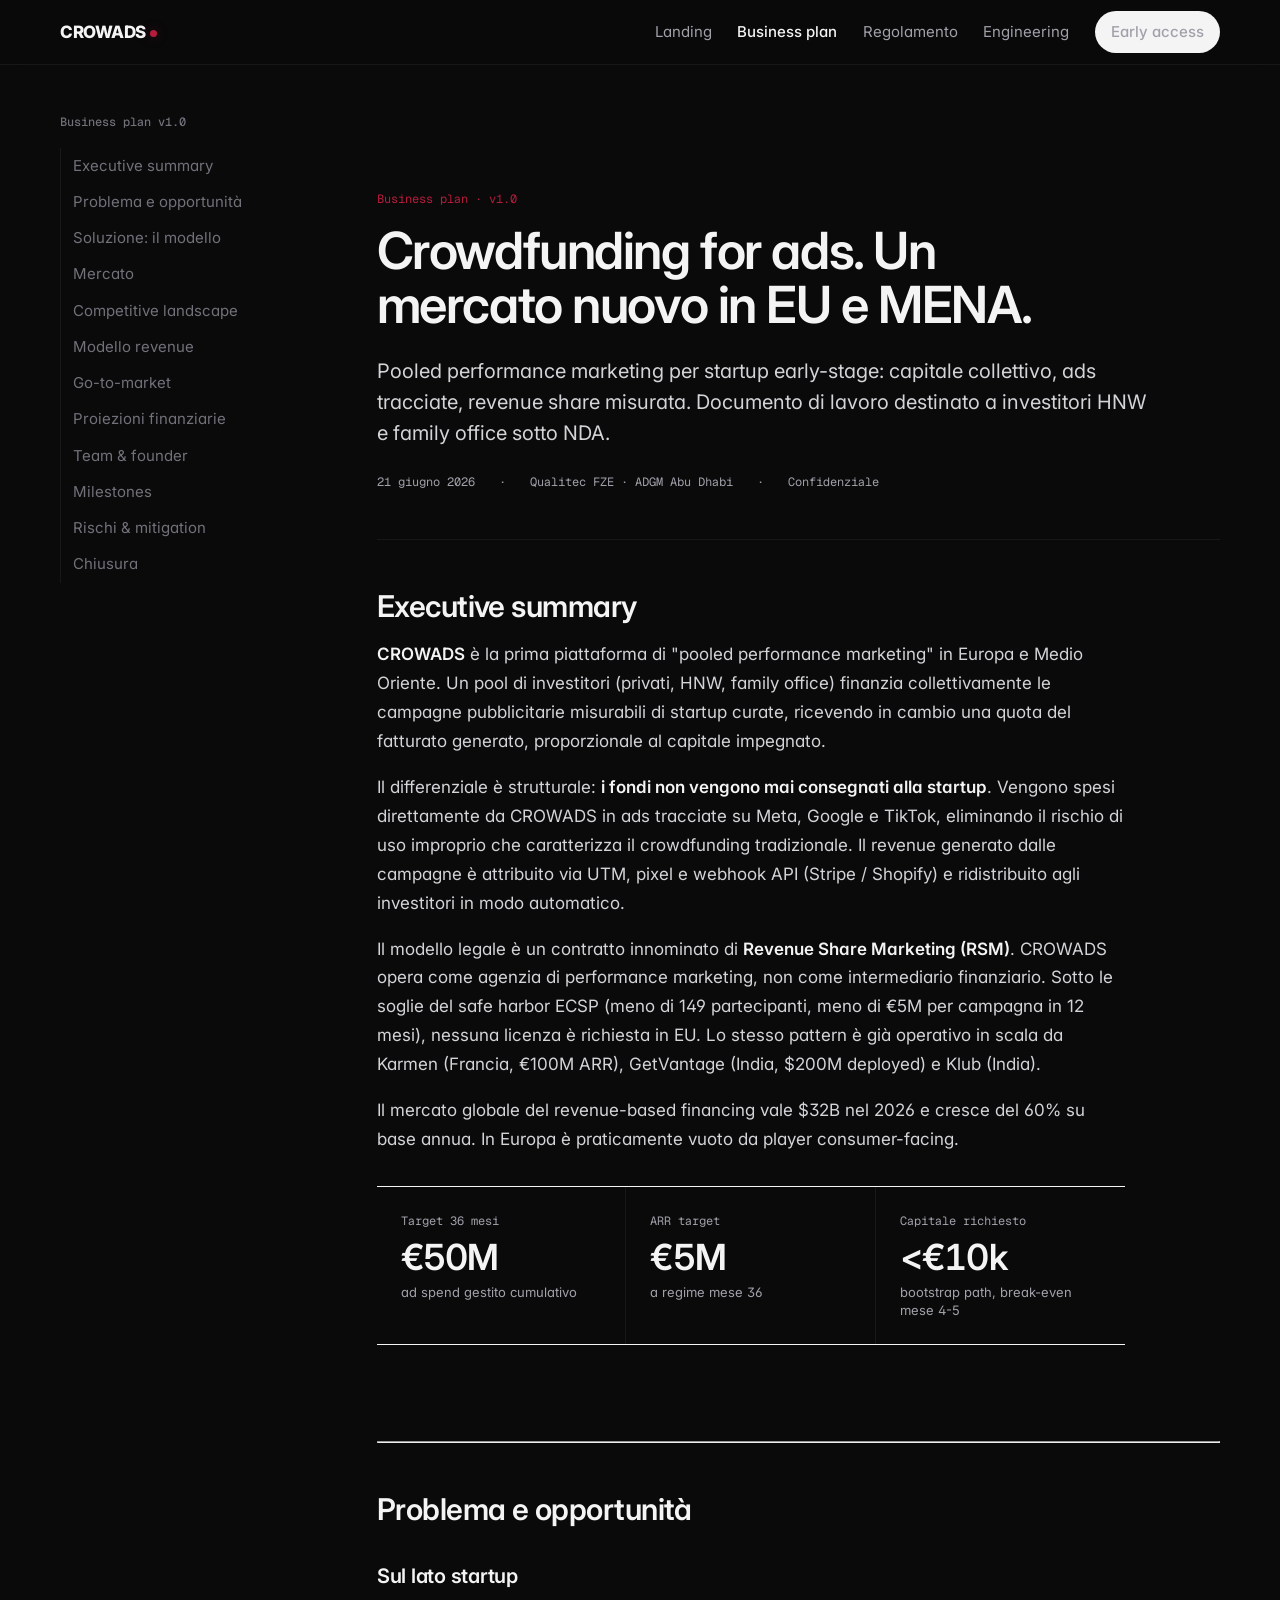
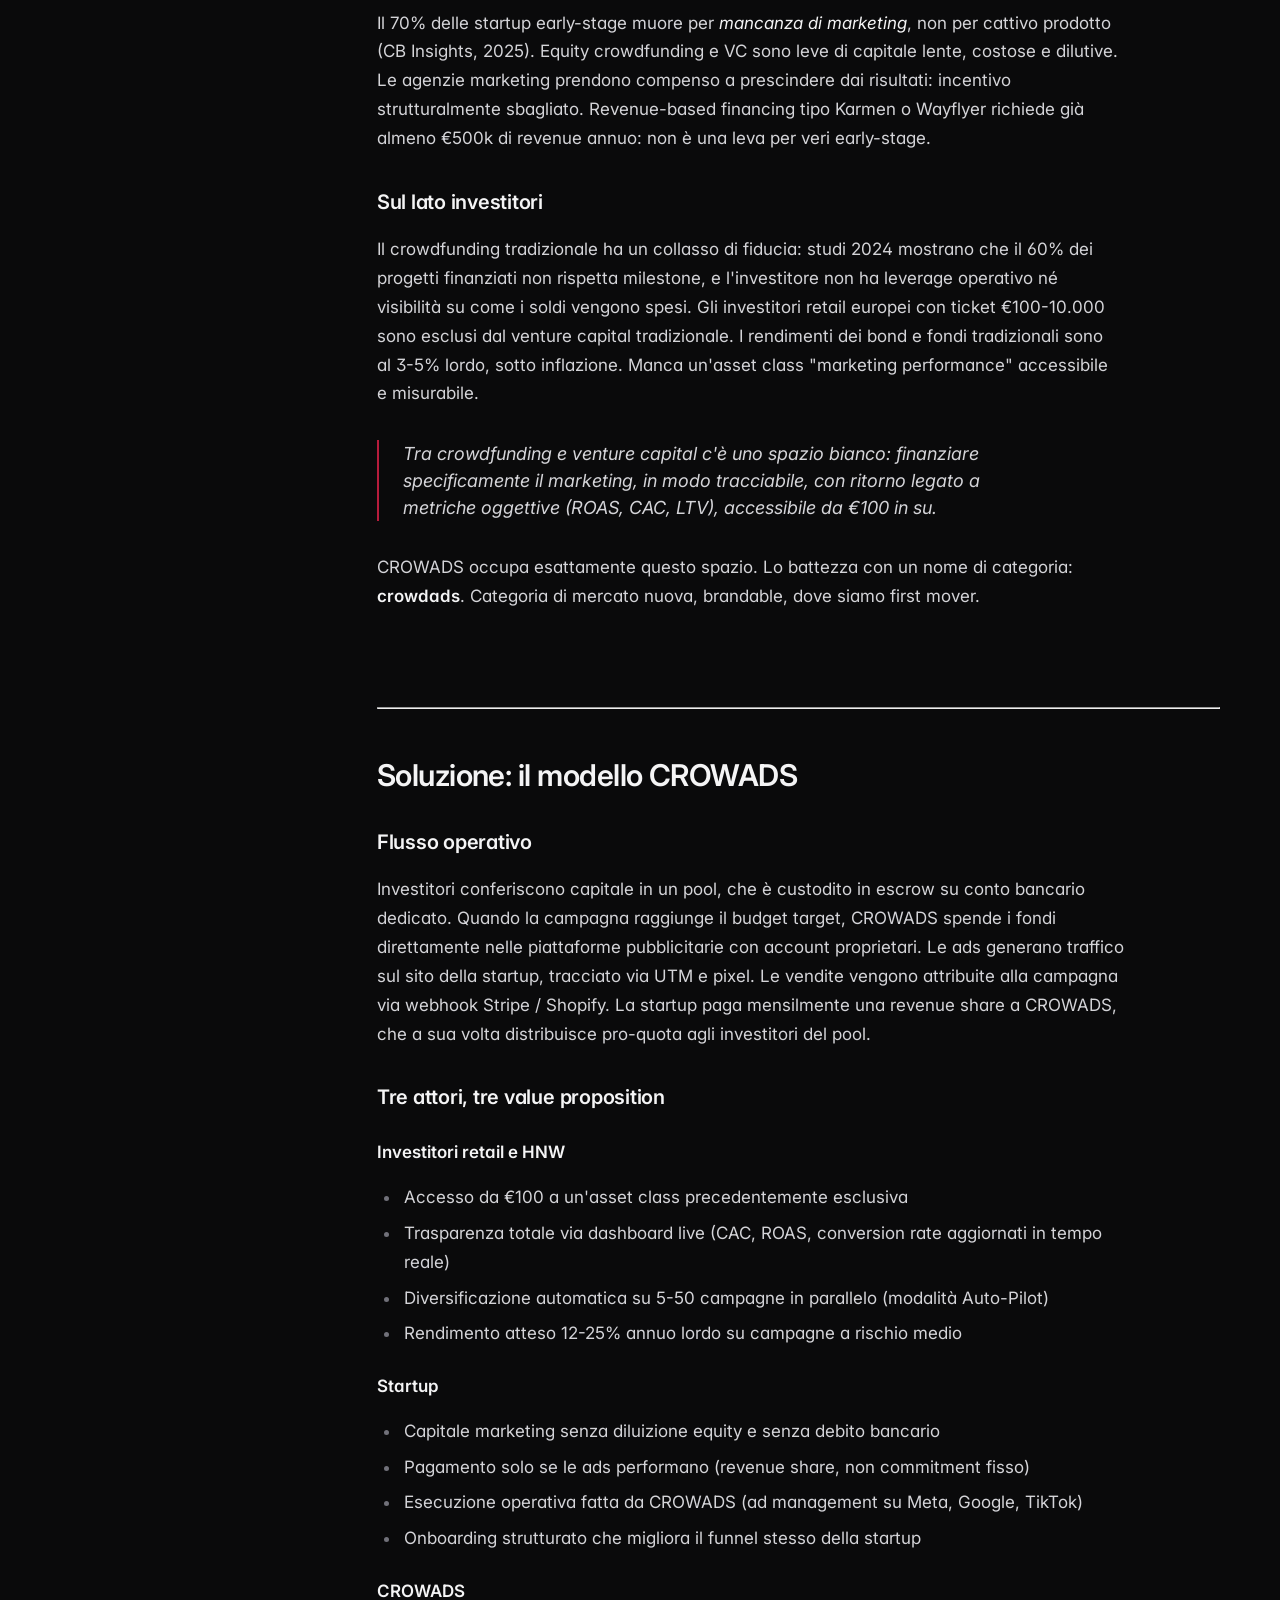
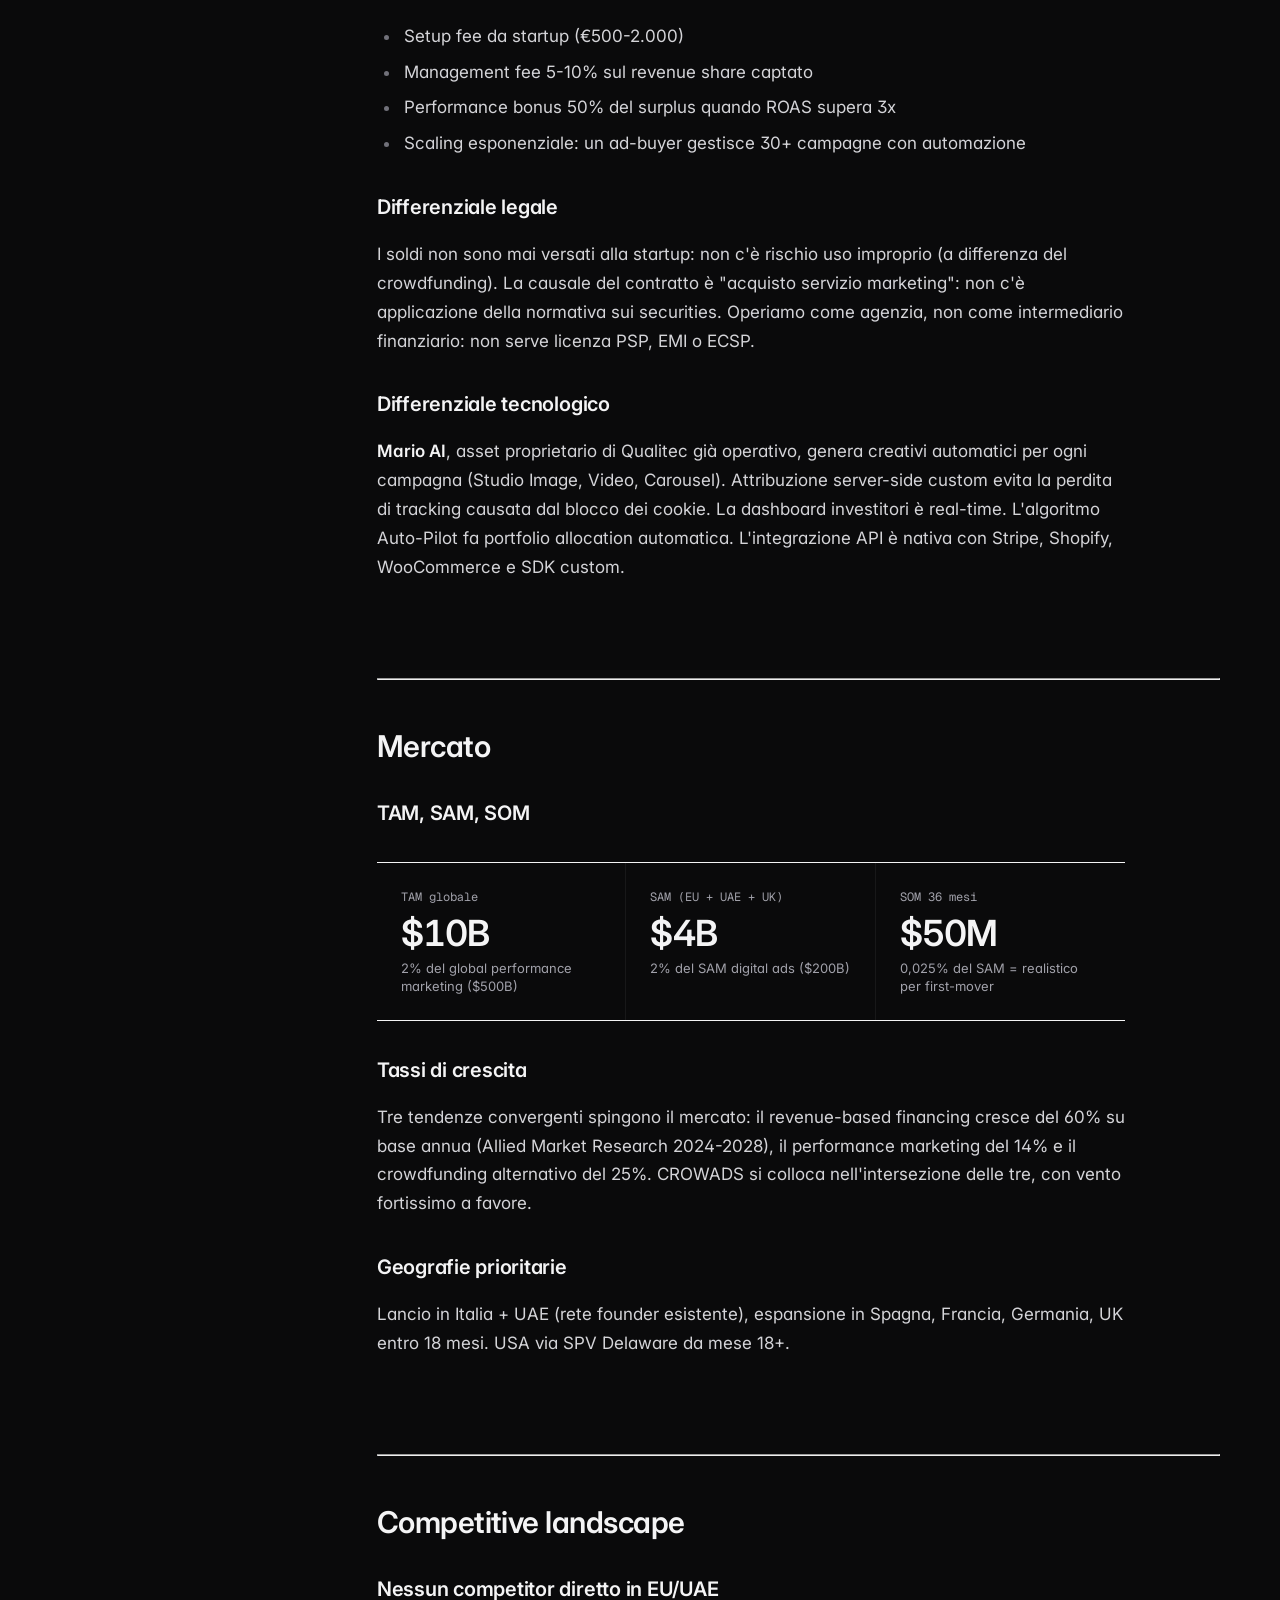
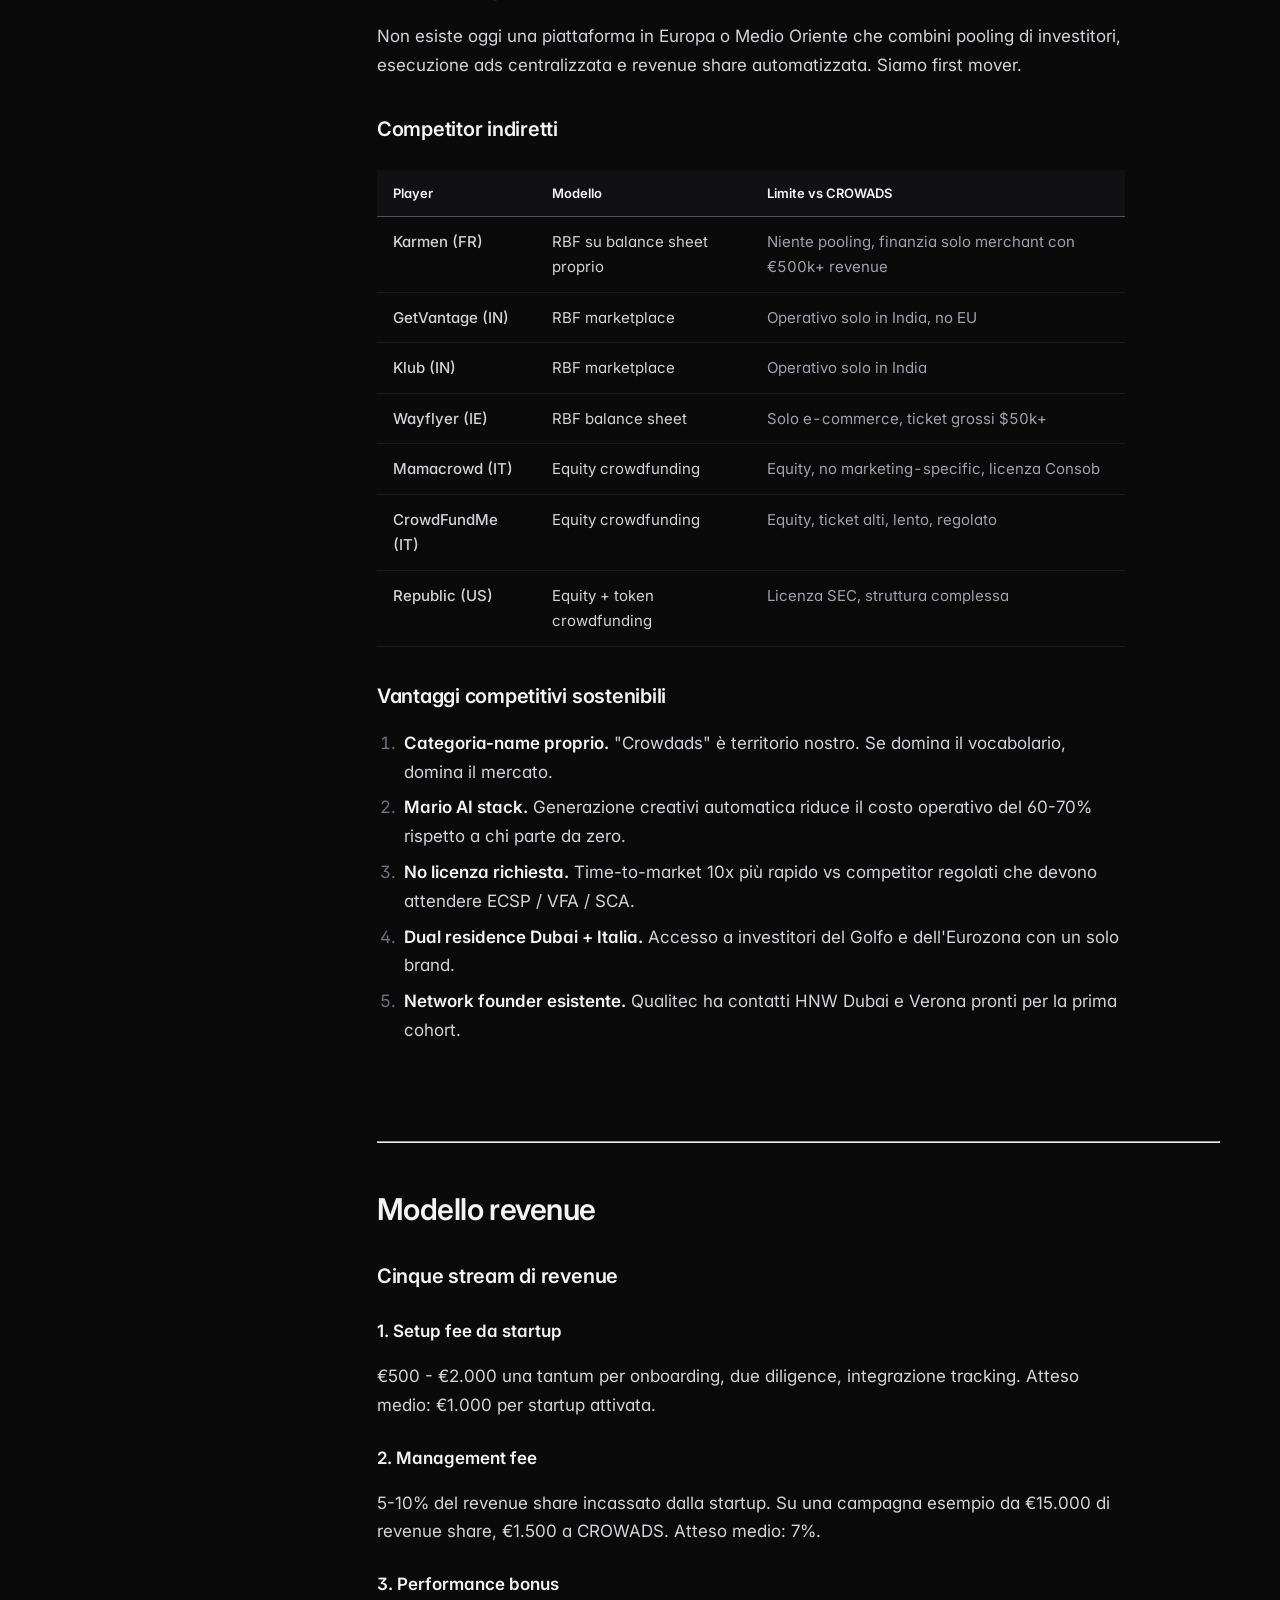
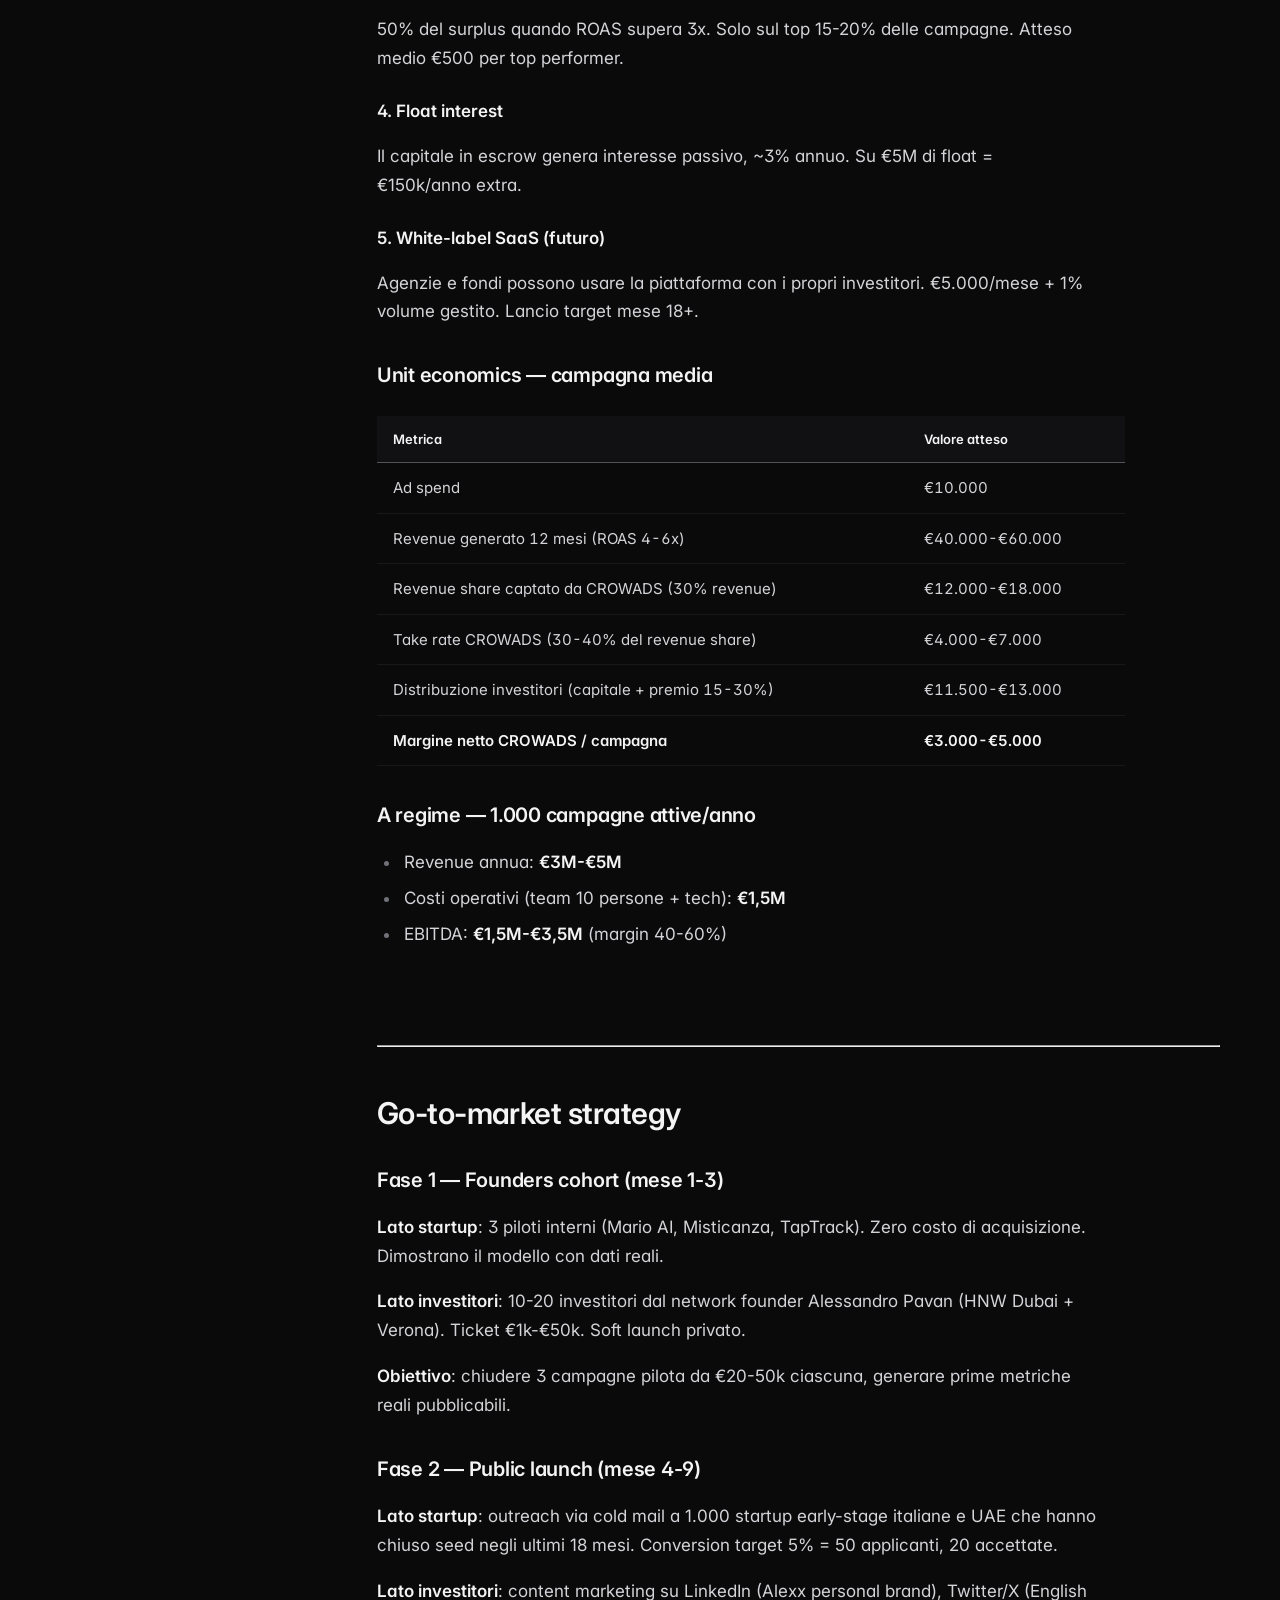
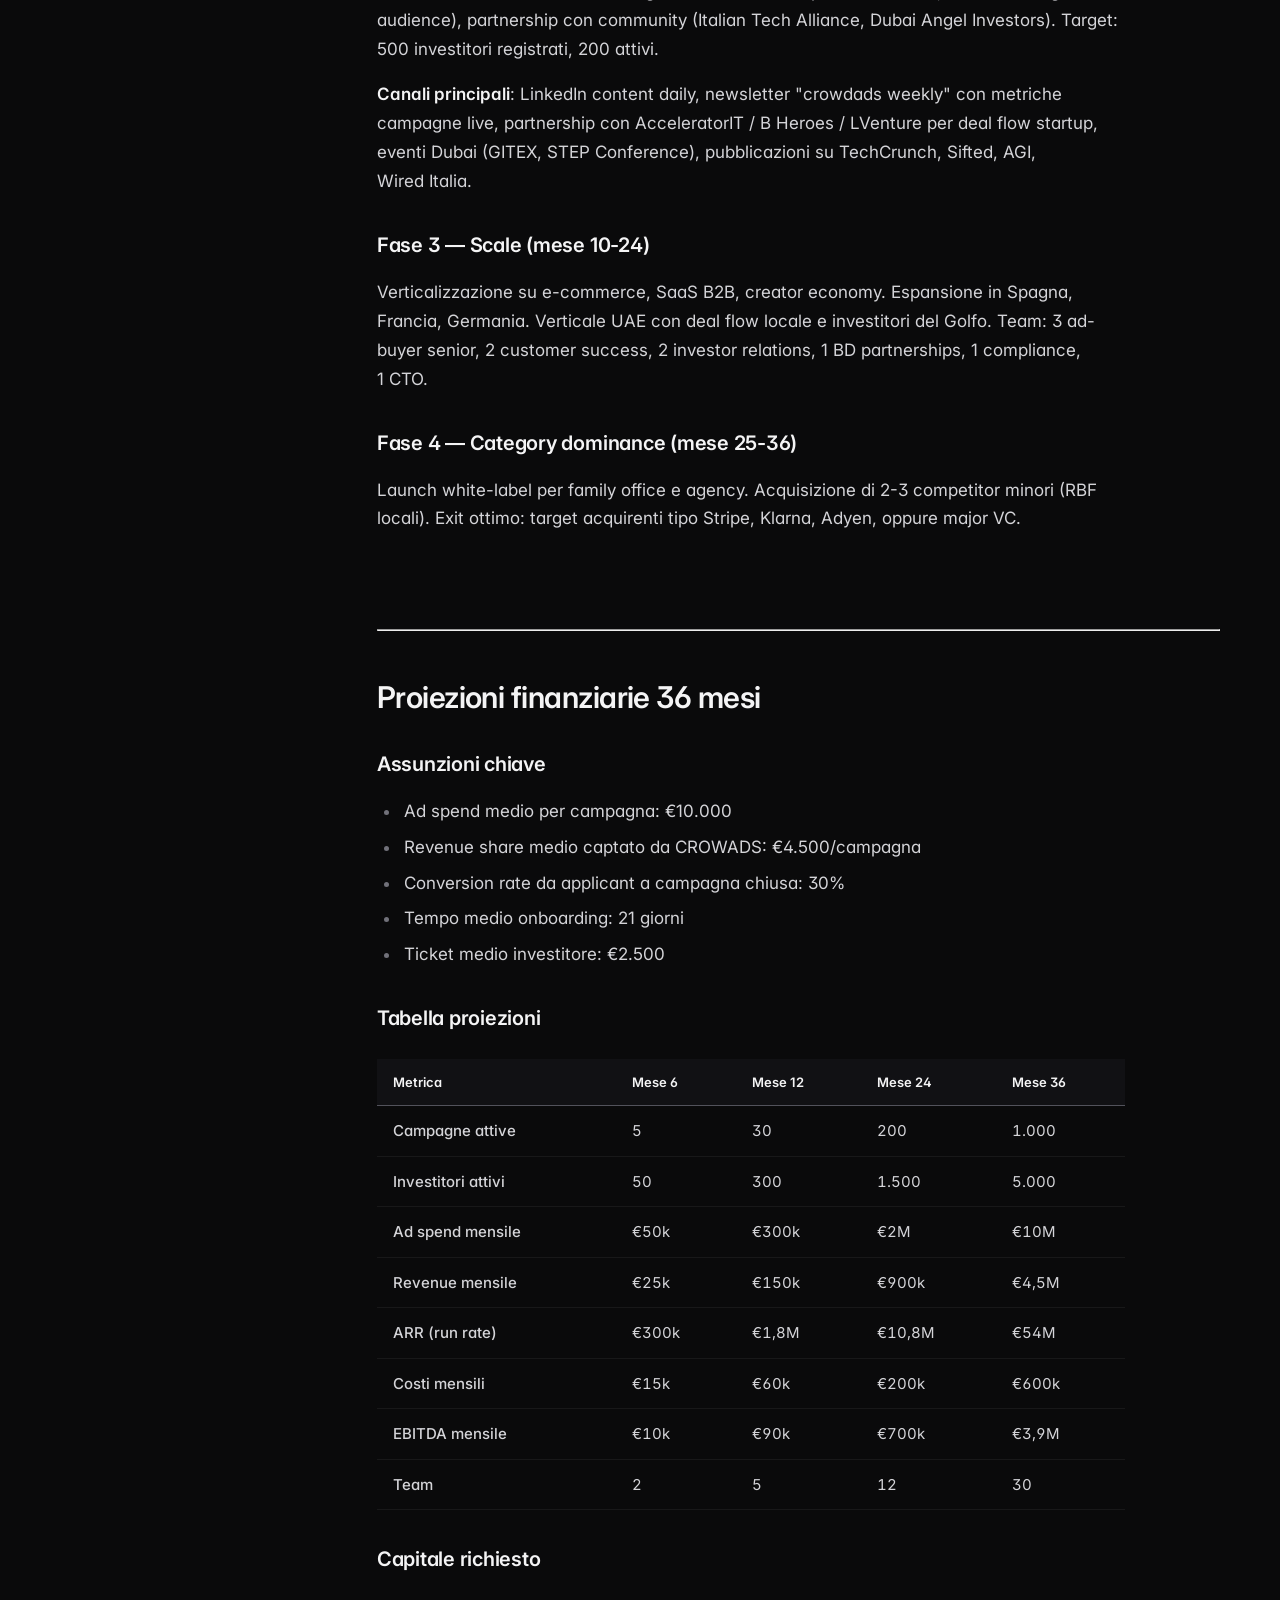
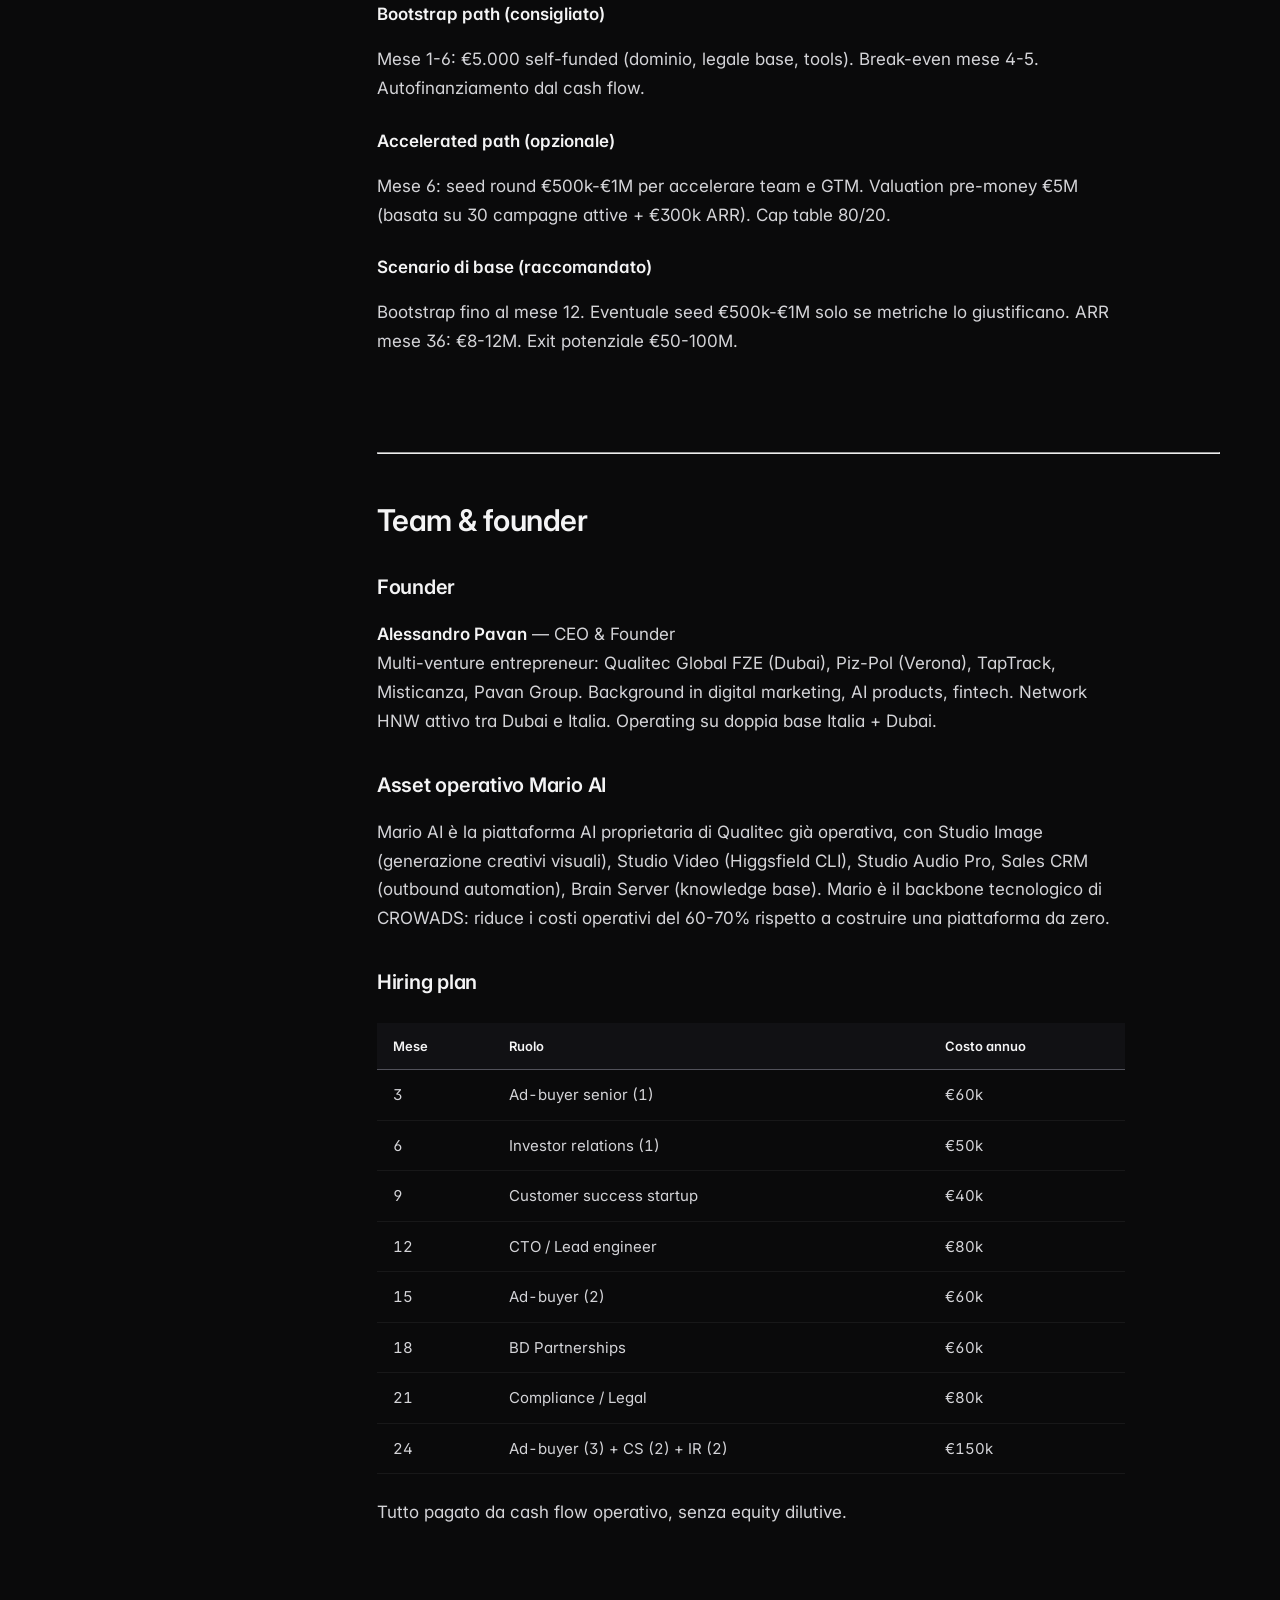
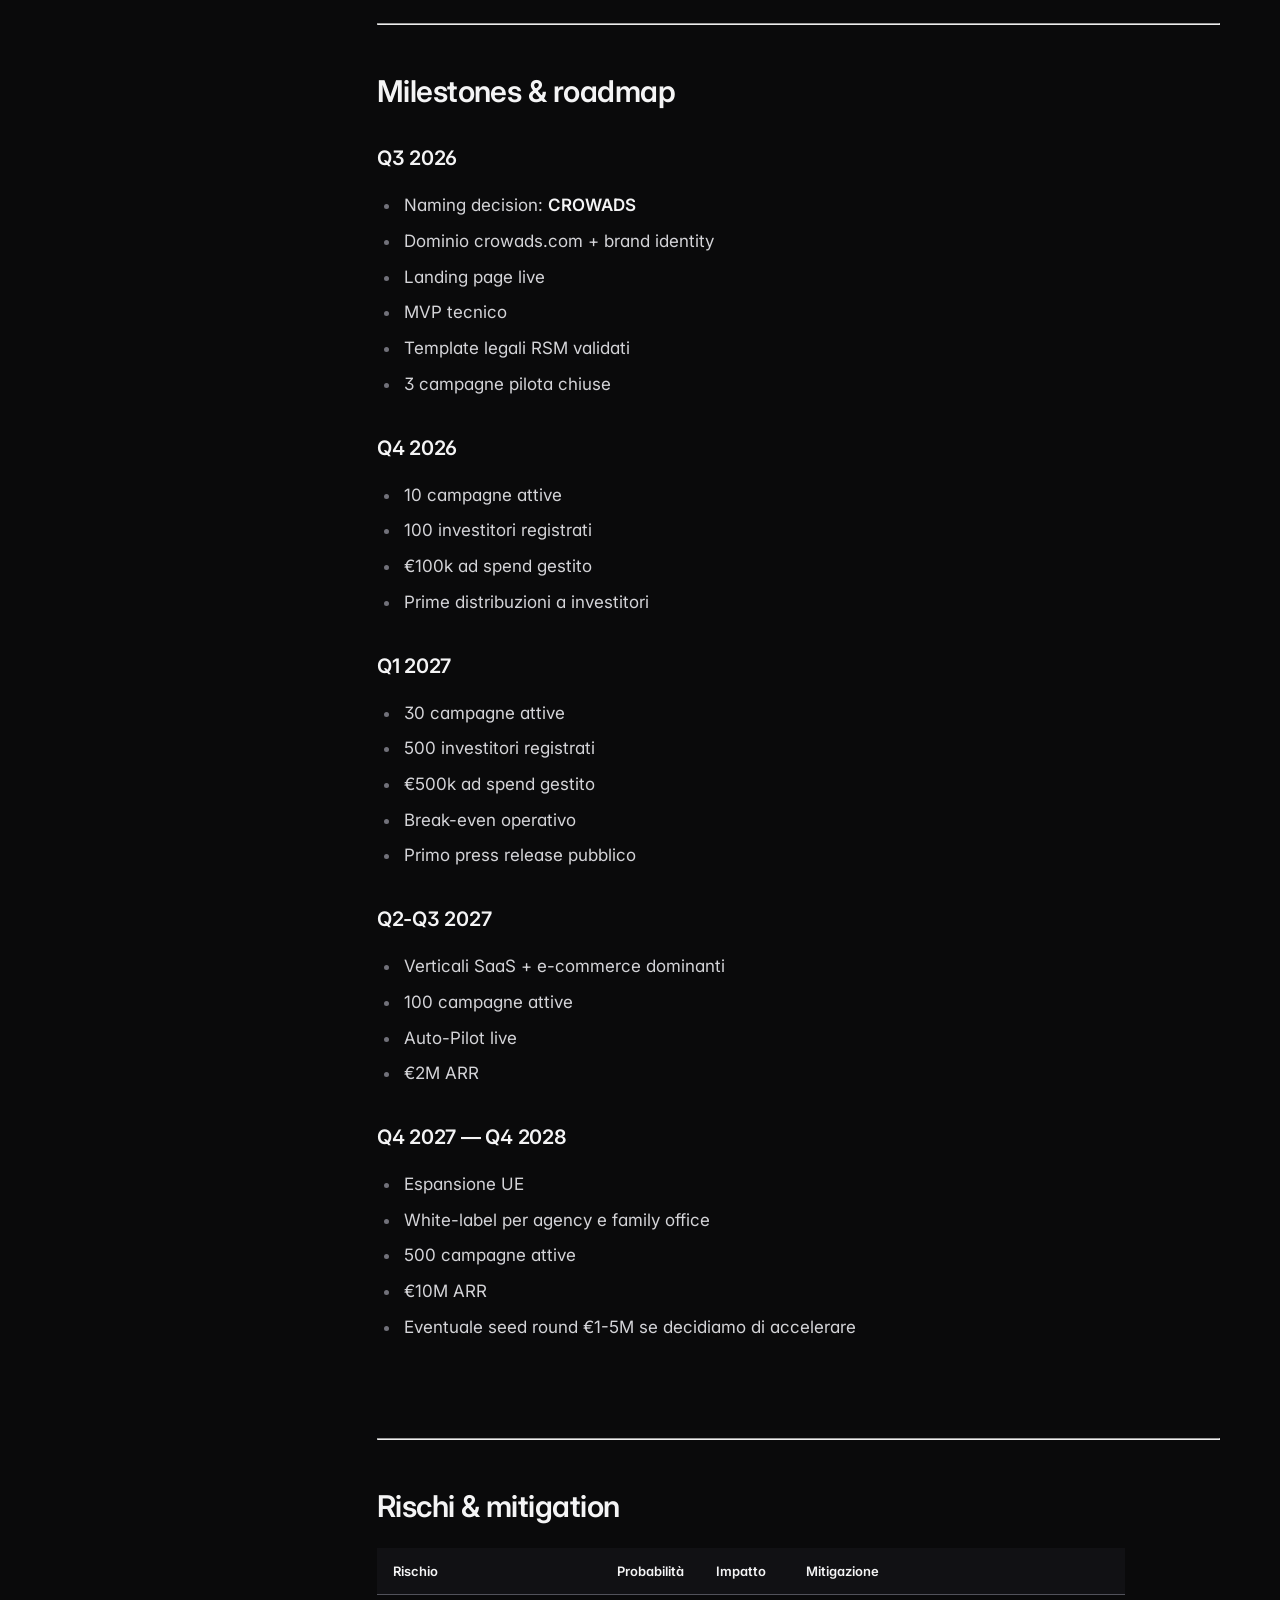
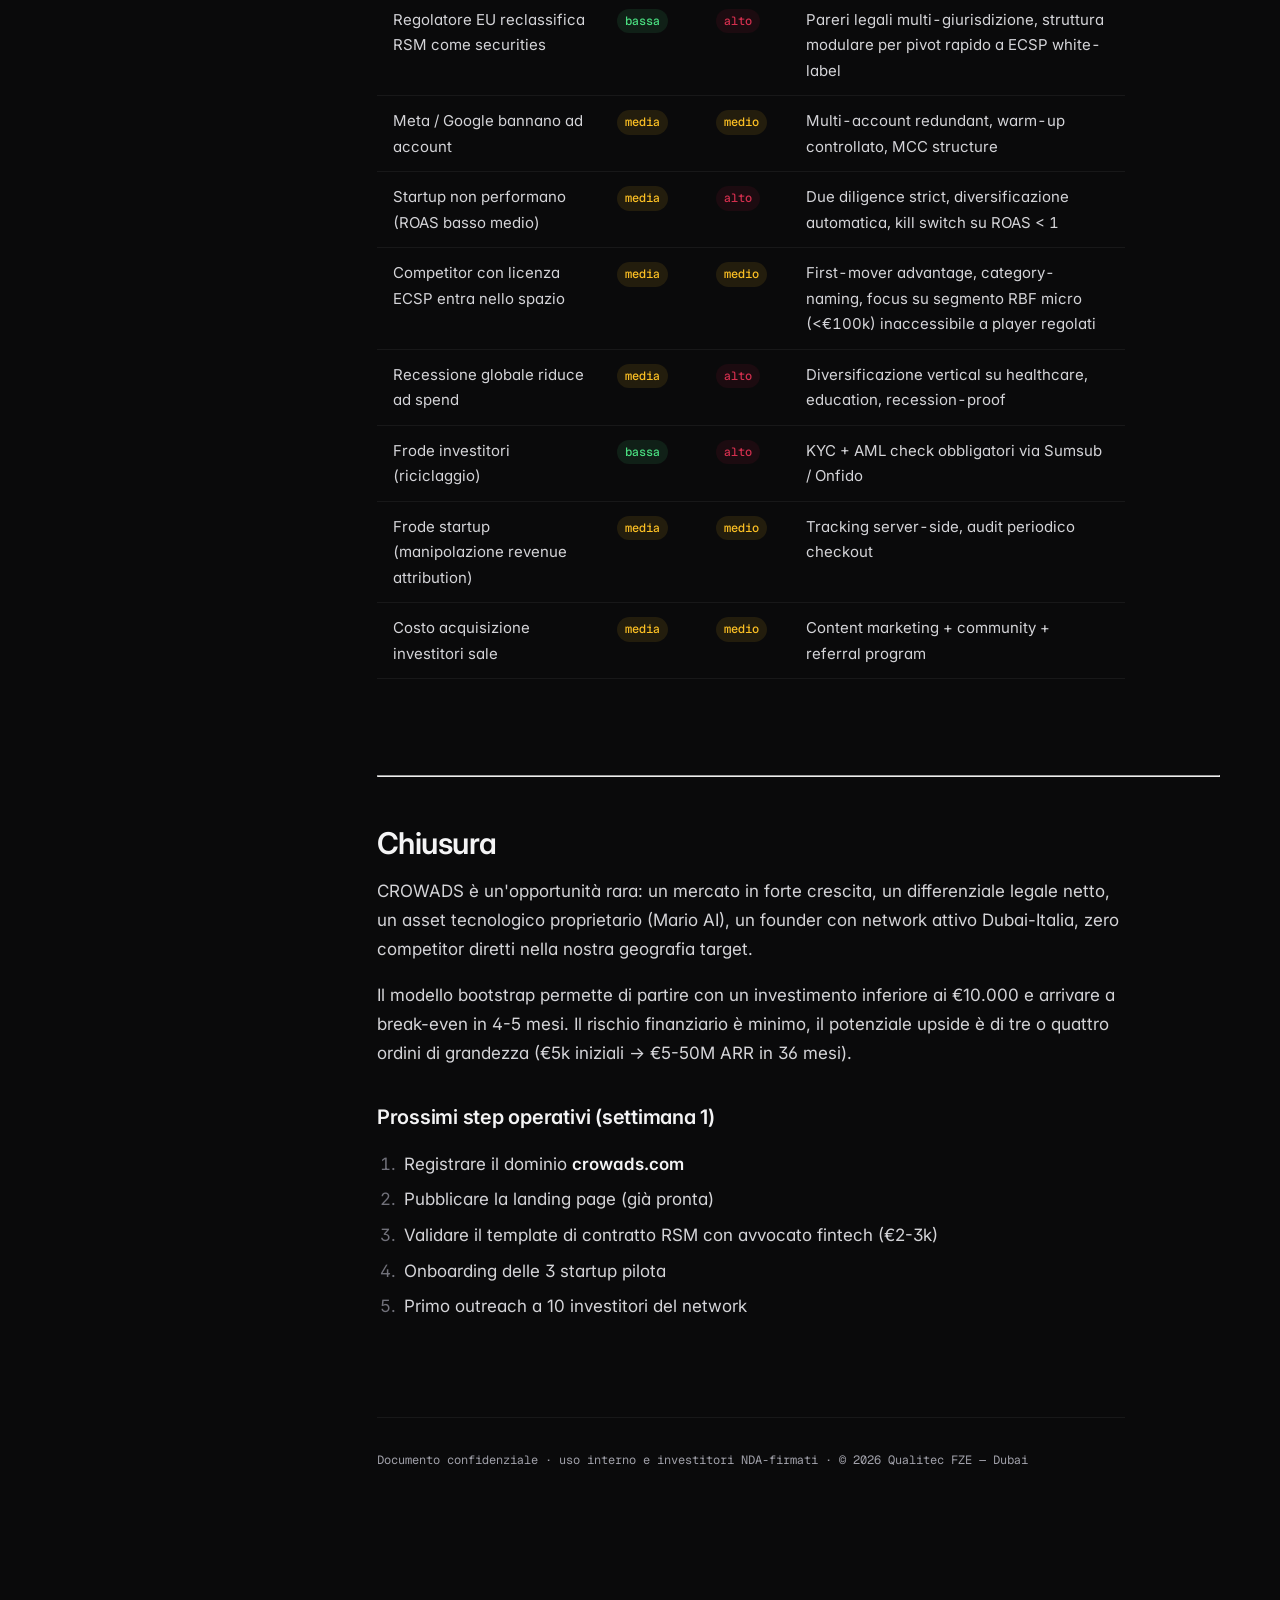
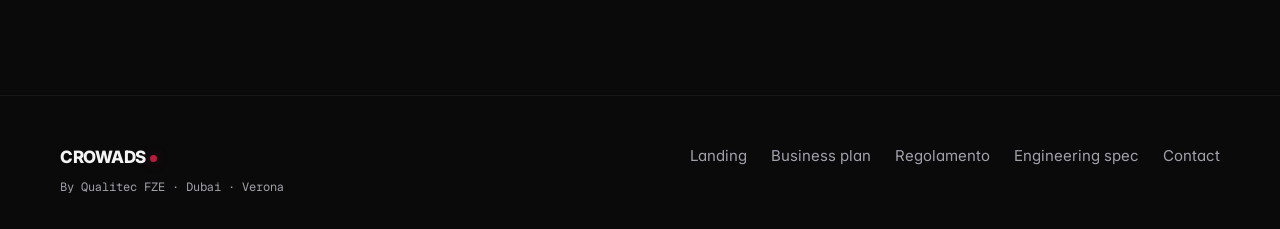
==== business-plan/index.html @ 2cd10a23 "pretty URLs + CNAME crowads.qualitec.ai" ====
<!DOCTYPE html>
<html lang="it">
<head>
<meta charset="UTF-8">
<meta name="viewport" content="width=device-width, initial-scale=1.0">
<meta name="description" content="CROWADS · Business plan v1.0 · Qualitec FZE · 21 giugno 2026">
<title>CROWADS — Business plan</title>
<link rel="stylesheet" href="/assets/styles.css">
<style>
  .doc-header {
    padding: clamp(3rem, 6vw, 5rem) 0 var(--s-7);
    border-bottom: 1px solid var(--hairline);
    margin-bottom: var(--s-7);
  }
  .doc-header .label {
    font-family: var(--font-mono);
    font-size: var(--t-tiny);
    color: var(--accent);
    margin-bottom: var(--s-4);
  }
  .doc-header h1 {
    font-size: clamp(2.25rem, 4vw, 3.25rem);
    font-weight: 600;
    letter-spacing: -0.028em;
    line-height: 1.05;
    margin: 0 0 var(--s-3);
    text-wrap: balance;
  }
  .doc-header .meta {
    display: flex;
    gap: var(--s-5);
    flex-wrap: wrap;
    margin-top: var(--s-5);
    font-family: var(--font-mono);
    font-size: var(--t-tiny);
    color: var(--ink-3);
  }
  .doc-header .meta span { display: inline-block; }

  /* Pull quotes / callouts inline in prose */
  .pull {
    border-left: 2px solid var(--accent);
    padding: 0 0 0 var(--s-5);
    margin: var(--s-6) 0;
    font-style: italic;
    font-size: 1.125rem;
    color: var(--ink-2);
    line-height: 1.5;
    max-width: 60ch;
  }

  /* Big number callouts (TAM SAM SOM etc.) */
  .nums {
    display: grid;
    grid-template-columns: repeat(3, 1fr);
    gap: 1px;
    background: var(--hairline);
    border-top: 1px solid var(--ink);
    border-bottom: 1px solid var(--ink);
    margin: var(--s-6) 0;
  }
  @media (max-width: 640px) { .nums { grid-template-columns: 1fr; } }
  .nums .cell {
    background: var(--bg);
    padding: var(--s-5);
    display: flex;
    flex-direction: column;
    gap: var(--s-2);
  }
  .nums .cell .k {
    font-family: var(--font-mono);
    font-size: var(--t-tiny);
    color: var(--ink-3);
  }
  .nums .cell .v {
    font-family: var(--font-sans);
    font-size: clamp(1.75rem, 3vw, 2.25rem);
    font-weight: 600;
    letter-spacing: -0.025em;
    line-height: 1;
    color: var(--ink);
    font-variant-numeric: tabular-nums;
  }
  .nums .cell .desc {
    font-size: var(--t-micro);
    color: var(--ink-3);
    line-height: 1.4;
  }

  /* Comparison table */
  .compare {
    width: 100%;
    border-collapse: collapse;
    margin: var(--s-6) 0;
    font-size: var(--t-small);
  }
  .compare th, .compare td {
    text-align: left;
    padding: var(--s-3) var(--s-4);
    border-bottom: 1px solid var(--hairline);
    vertical-align: top;
  }
  .compare th {
    font-weight: 600;
    border-bottom: 1px solid var(--ink);
    font-size: var(--t-micro);
  }
  .compare td.name { font-weight: 500; }
  .compare td.muted { color: var(--ink-3); }

  /* Risk table colored */
  .risk-tab tr { border-bottom: 1px solid var(--hairline); }
  .risk-tab .pill {
    display: inline-block;
    font-size: var(--t-tiny);
    font-weight: 500;
    padding: 2px 8px;
    border-radius: var(--r-pill);
    font-family: var(--font-mono);
  }
  .risk-tab .pill.low { background: rgba(74,222,128,0.10); color: #4ADE80; }
  .risk-tab .pill.med { background: rgba(251,191,36,0.10); color: #FBBF24; }
  .risk-tab .pill.high { background: var(--accent-soft); color: var(--accent-hi); }

  /* Section break */
  .section-rule {
    height: 1px;
    background: var(--hairline);
    margin: var(--s-9) 0 var(--s-7);
    width: 100%;
  }

  .doc-foot {
    margin-top: var(--s-9);
    padding-top: var(--s-6);
    border-top: 1px solid var(--hairline);
    font-family: var(--font-mono);
    font-size: var(--t-tiny);
    color: var(--ink-3);
  }
</style>
</head>
<body>

<header class="nav">
  <div class="nav-inner">
    <a href="/" class="brand">CROWADS<span class="dot"></span></a>
    <nav class="nav-links">
      <a href="/landing/">Landing</a>
      <a href="/business-plan/" aria-current="page">Business plan</a>
      <a href="/regolamento/">Regolamento</a>
      <a href="/spec/">Engineering</a>
      <a href="landing.html#cta" class="nav-cta">Early access</a>
    </nav>
  </div>
</header>

<button class="toc-mobile-trigger" aria-label="Apri indice">TOC</button>

<div class="doc-drawer toc-drawer">
  <div class="toc-drawer-panel">
    <div class="toc-label">Indice — Business plan</div>
    <ol class="toc-list">
      <li><a href="#executive-summary">Executive summary</a></li>
      <li><a href="#problema">Problema e opportunità</a></li>
      <li><a href="#soluzione">Soluzione: il modello</a></li>
      <li><a href="#mercato">Mercato</a></li>
      <li><a href="#competitor">Competitive landscape</a></li>
      <li><a href="#revenue">Modello revenue</a></li>
      <li><a href="#gtm">Go-to-market</a></li>
      <li><a href="#finanziarie">Proiezioni finanziarie</a></li>
      <li><a href="#team">Team & founder</a></li>
      <li><a href="#milestones">Milestones</a></li>
      <li><a href="#rischi">Rischi & mitigation</a></li>
      <li><a href="#chiusura">Chiusura</a></li>
    </ol>
  </div>
</div>

<div class="doc-layout">

  <!-- TOC desktop -->
  <aside class="toc-aside">
    <div class="toc-label">Business plan v1.0</div>
    <ol class="toc-list">
      <li><a href="#executive-summary">Executive summary</a></li>
      <li><a href="#problema">Problema e opportunità</a></li>
      <li><a href="#soluzione">Soluzione: il modello</a></li>
      <li><a href="#mercato">Mercato</a></li>
      <li><a href="#competitor">Competitive landscape</a></li>
      <li><a href="#revenue">Modello revenue</a></li>
      <li><a href="#gtm">Go-to-market</a></li>
      <li><a href="#finanziarie">Proiezioni finanziarie</a></li>
      <li><a href="#team">Team & founder</a></li>
      <li><a href="#milestones">Milestones</a></li>
      <li><a href="#rischi">Rischi & mitigation</a></li>
      <li><a href="#chiusura">Chiusura</a></li>
    </ol>
  </aside>

  <!-- DOC CONTENT -->
  <article>
    <header class="doc-header">
      <div class="label">Business plan · v1.0</div>
      <h1>Crowdfunding for ads. Un mercato nuovo in EU e MENA.</h1>
      <p class="lede" style="margin-top: var(--s-5);">Pooled performance marketing per startup early-stage: capitale collettivo, ads tracciate, revenue share misurata. Documento di lavoro destinato a investitori HNW e family office sotto NDA.</p>
      <div class="meta">
        <span>21 giugno 2026</span>
        <span>·</span>
        <span>Qualitec FZE · ADGM Abu Dhabi</span>
        <span>·</span>
        <span>Confidenziale</span>
      </div>
    </header>

    <section id="executive-summary" class="prose">
      <h2>Executive summary</h2>
      <p><strong>CROWADS</strong> è la prima piattaforma di "pooled performance marketing" in Europa e Medio Oriente. Un pool di investitori (privati, HNW, family office) finanzia collettivamente le campagne pubblicitarie misurabili di startup curate, ricevendo in cambio una quota del fatturato generato, proporzionale al capitale impegnato.</p>

      <p>Il differenziale è strutturale: <strong>i fondi non vengono mai consegnati alla startup</strong>. Vengono spesi direttamente da CROWADS in ads tracciate su Meta, Google e TikTok, eliminando il rischio di uso improprio che caratterizza il crowdfunding tradizionale. Il revenue generato dalle campagne è attribuito via UTM, pixel e webhook API (Stripe / Shopify) e ridistribuito agli investitori in modo automatico.</p>

      <p>Il modello legale è un contratto innominato di <strong>Revenue Share Marketing (RSM)</strong>. CROWADS opera come agenzia di performance marketing, non come intermediario finanziario. Sotto le soglie del safe harbor ECSP (meno di 149 partecipanti, meno di €5M per campagna in 12 mesi), nessuna licenza è richiesta in EU. Lo stesso pattern è già operativo in scala da Karmen (Francia, €100M ARR), GetVantage (India, $200M deployed) e Klub (India).</p>

      <p>Il mercato globale del revenue-based financing vale $32B nel 2026 e cresce del 60% su base annua. In Europa è praticamente vuoto da player consumer-facing.</p>

      <div class="nums">
        <div class="cell">
          <span class="k">Target 36 mesi</span>
          <span class="v tnum">€50M</span>
          <span class="desc">ad spend gestito cumulativo</span>
        </div>
        <div class="cell">
          <span class="k">ARR target</span>
          <span class="v tnum">€5M</span>
          <span class="desc">a regime mese 36</span>
        </div>
        <div class="cell">
          <span class="k">Capitale richiesto</span>
          <span class="v tnum">&lt;€10k</span>
          <span class="desc">bootstrap path, break-even mese 4-5</span>
        </div>
      </div>
    </section>

    <hr class="section-rule">

    <section id="problema" class="prose">
      <h2>Problema e opportunità</h2>

      <h3>Sul lato startup</h3>
      <p>Il 70% delle startup early-stage muore per <em>mancanza di marketing</em>, non per cattivo prodotto (CB Insights, 2025). Equity crowdfunding e VC sono leve di capitale lente, costose e dilutive. Le agenzie marketing prendono compenso a prescindere dai risultati: incentivo strutturalmente sbagliato. Revenue-based financing tipo Karmen o Wayflyer richiede già almeno €500k di revenue annuo: non è una leva per veri early-stage.</p>

      <h3>Sul lato investitori</h3>
      <p>Il crowdfunding tradizionale ha un collasso di fiducia: studi 2024 mostrano che il 60% dei progetti finanziati non rispetta milestone, e l'investitore non ha leverage operativo né visibilità su come i soldi vengono spesi. Gli investitori retail europei con ticket €100-10.000 sono esclusi dal venture capital tradizionale. I rendimenti dei bond e fondi tradizionali sono al 3-5% lordo, sotto inflazione. Manca un'asset class "marketing performance" accessibile e misurabile.</p>

      <div class="pull">Tra crowdfunding e venture capital c'è uno spazio bianco: finanziare specificamente il marketing, in modo tracciabile, con ritorno legato a metriche oggettive (ROAS, CAC, LTV), accessibile da €100 in su.</div>

      <p>CROWADS occupa esattamente questo spazio. Lo battezza con un nome di categoria: <strong>crowdads</strong>. Categoria di mercato nuova, brandable, dove siamo first mover.</p>
    </section>

    <hr class="section-rule">

    <section id="soluzione" class="prose">
      <h2>Soluzione: il modello CROWADS</h2>

      <h3>Flusso operativo</h3>
      <p>Investitori conferiscono capitale in un pool, che è custodito in escrow su conto bancario dedicato. Quando la campagna raggiunge il budget target, CROWADS spende i fondi direttamente nelle piattaforme pubblicitarie con account proprietari. Le ads generano traffico sul sito della startup, tracciato via UTM e pixel. Le vendite vengono attribuite alla campagna via webhook Stripe / Shopify. La startup paga mensilmente una revenue share a CROWADS, che a sua volta distribuisce pro-quota agli investitori del pool.</p>

      <h3>Tre attori, tre value proposition</h3>

      <h4>Investitori retail e HNW</h4>
      <ul>
        <li>Accesso da €100 a un'asset class precedentemente esclusiva</li>
        <li>Trasparenza totale via dashboard live (CAC, ROAS, conversion rate aggiornati in tempo reale)</li>
        <li>Diversificazione automatica su 5-50 campagne in parallelo (modalità Auto-Pilot)</li>
        <li>Rendimento atteso 12-25% annuo lordo su campagne a rischio medio</li>
      </ul>

      <h4>Startup</h4>
      <ul>
        <li>Capitale marketing senza diluizione equity e senza debito bancario</li>
        <li>Pagamento solo se le ads performano (revenue share, non commitment fisso)</li>
        <li>Esecuzione operativa fatta da CROWADS (ad management su Meta, Google, TikTok)</li>
        <li>Onboarding strutturato che migliora il funnel stesso della startup</li>
      </ul>

      <h4>CROWADS</h4>
      <ul>
        <li>Setup fee da startup (€500-2.000)</li>
        <li>Management fee 5-10% sul revenue share captato</li>
        <li>Performance bonus 50% del surplus quando ROAS supera 3x</li>
        <li>Scaling esponenziale: un ad-buyer gestisce 30+ campagne con automazione</li>
      </ul>

      <h3>Differenziale legale</h3>
      <p>I soldi non sono mai versati alla startup: non c'è rischio uso improprio (a differenza del crowdfunding). La causale del contratto è "acquisto servizio marketing": non c'è applicazione della normativa sui securities. Operiamo come agenzia, non come intermediario finanziario: non serve licenza PSP, EMI o ECSP.</p>

      <h3>Differenziale tecnologico</h3>
      <p><strong>Mario AI</strong>, asset proprietario di Qualitec già operativo, genera creativi automatici per ogni campagna (Studio Image, Video, Carousel). Attribuzione server-side custom evita la perdita di tracking causata dal blocco dei cookie. La dashboard investitori è real-time. L'algoritmo Auto-Pilot fa portfolio allocation automatica. L'integrazione API è nativa con Stripe, Shopify, WooCommerce e SDK custom.</p>
    </section>

    <hr class="section-rule">

    <section id="mercato" class="prose">
      <h2>Mercato</h2>

      <h3>TAM, SAM, SOM</h3>
      <div class="nums">
        <div class="cell">
          <span class="k">TAM globale</span>
          <span class="v tnum">$10B</span>
          <span class="desc">2% del global performance marketing ($500B)</span>
        </div>
        <div class="cell">
          <span class="k">SAM (EU + UAE + UK)</span>
          <span class="v tnum">$4B</span>
          <span class="desc">2% del SAM digital ads ($200B)</span>
        </div>
        <div class="cell">
          <span class="k">SOM 36 mesi</span>
          <span class="v tnum">$50M</span>
          <span class="desc">0,025% del SAM = realistico per first-mover</span>
        </div>
      </div>

      <h3>Tassi di crescita</h3>
      <p>Tre tendenze convergenti spingono il mercato: il revenue-based financing cresce del 60% su base annua (Allied Market Research 2024-2028), il performance marketing del 14% e il crowdfunding alternativo del 25%. CROWADS si colloca nell'intersezione delle tre, con vento fortissimo a favore.</p>

      <h3>Geografie prioritarie</h3>
      <p>Lancio in Italia + UAE (rete founder esistente), espansione in Spagna, Francia, Germania, UK entro 18 mesi. USA via SPV Delaware da mese 18+.</p>
    </section>

    <hr class="section-rule">

    <section id="competitor" class="prose">
      <h2>Competitive landscape</h2>

      <h3>Nessun competitor diretto in EU/UAE</h3>
      <p>Non esiste oggi una piattaforma in Europa o Medio Oriente che combini pooling di investitori, esecuzione ads centralizzata e revenue share automatizzata. Siamo first mover.</p>

      <h3>Competitor indiretti</h3>
      <table class="compare">
        <thead>
          <tr>
            <th>Player</th>
            <th>Modello</th>
            <th>Limite vs CROWADS</th>
          </tr>
        </thead>
        <tbody>
          <tr><td class="name">Karmen (FR)</td><td>RBF su balance sheet proprio</td><td class="muted">Niente pooling, finanzia solo merchant con €500k+ revenue</td></tr>
          <tr><td class="name">GetVantage (IN)</td><td>RBF marketplace</td><td class="muted">Operativo solo in India, no EU</td></tr>
          <tr><td class="name">Klub (IN)</td><td>RBF marketplace</td><td class="muted">Operativo solo in India</td></tr>
          <tr><td class="name">Wayflyer (IE)</td><td>RBF balance sheet</td><td class="muted">Solo e-commerce, ticket grossi $50k+</td></tr>
          <tr><td class="name">Mamacrowd (IT)</td><td>Equity crowdfunding</td><td class="muted">Equity, no marketing-specific, licenza Consob</td></tr>
          <tr><td class="name">CrowdFundMe (IT)</td><td>Equity crowdfunding</td><td class="muted">Equity, ticket alti, lento, regolato</td></tr>
          <tr><td class="name">Republic (US)</td><td>Equity + token crowdfunding</td><td class="muted">Licenza SEC, struttura complessa</td></tr>
        </tbody>
      </table>

      <h3>Vantaggi competitivi sostenibili</h3>
      <ol>
        <li><strong>Categoria-name proprio.</strong> "Crowdads" è territorio nostro. Se domina il vocabolario, domina il mercato.</li>
        <li><strong>Mario AI stack.</strong> Generazione creativi automatica riduce il costo operativo del 60-70% rispetto a chi parte da zero.</li>
        <li><strong>No licenza richiesta.</strong> Time-to-market 10x più rapido vs competitor regolati che devono attendere ECSP / VFA / SCA.</li>
        <li><strong>Dual residence Dubai + Italia.</strong> Accesso a investitori del Golfo e dell'Eurozona con un solo brand.</li>
        <li><strong>Network founder esistente.</strong> Qualitec ha contatti HNW Dubai e Verona pronti per la prima cohort.</li>
      </ol>
    </section>

    <hr class="section-rule">

    <section id="revenue" class="prose">
      <h2>Modello revenue</h2>

      <h3>Cinque stream di revenue</h3>

      <h4>1. Setup fee da startup</h4>
      <p>€500 - €2.000 una tantum per onboarding, due diligence, integrazione tracking. Atteso medio: €1.000 per startup attivata.</p>

      <h4>2. Management fee</h4>
      <p>5-10% del revenue share incassato dalla startup. Su una campagna esempio da €15.000 di revenue share, €1.500 a CROWADS. Atteso medio: 7%.</p>

      <h4>3. Performance bonus</h4>
      <p>50% del surplus quando ROAS supera 3x. Solo sul top 15-20% delle campagne. Atteso medio €500 per top performer.</p>

      <h4>4. Float interest</h4>
      <p>Il capitale in escrow genera interesse passivo, ~3% annuo. Su €5M di float = €150k/anno extra.</p>

      <h4>5. White-label SaaS (futuro)</h4>
      <p>Agenzie e fondi possono usare la piattaforma con i propri investitori. €5.000/mese + 1% volume gestito. Lancio target mese 18+.</p>

      <h3>Unit economics — campagna media</h3>
      <table class="compare">
        <thead><tr><th>Metrica</th><th>Valore atteso</th></tr></thead>
        <tbody>
          <tr><td>Ad spend</td><td class="tnum">€10.000</td></tr>
          <tr><td>Revenue generato 12 mesi (ROAS 4-6x)</td><td class="tnum">€40.000-€60.000</td></tr>
          <tr><td>Revenue share captato da CROWADS (30% revenue)</td><td class="tnum">€12.000-€18.000</td></tr>
          <tr><td>Take rate CROWADS (30-40% del revenue share)</td><td class="tnum">€4.000-€7.000</td></tr>
          <tr><td>Distribuzione investitori (capitale + premio 15-30%)</td><td class="tnum">€11.500-€13.000</td></tr>
          <tr><td><strong>Margine netto CROWADS / campagna</strong></td><td class="tnum"><strong>€3.000-€5.000</strong></td></tr>
        </tbody>
      </table>

      <h3>A regime — 1.000 campagne attive/anno</h3>
      <ul>
        <li>Revenue annua: <strong>€3M-€5M</strong></li>
        <li>Costi operativi (team 10 persone + tech): <strong>€1,5M</strong></li>
        <li>EBITDA: <strong>€1,5M-€3,5M</strong> (margin 40-60%)</li>
      </ul>
    </section>

    <hr class="section-rule">

    <section id="gtm" class="prose">
      <h2>Go-to-market strategy</h2>

      <h3>Fase 1 — Founders cohort (mese 1-3)</h3>
      <p><strong>Lato startup</strong>: 3 piloti interni (Mario AI, Misticanza, TapTrack). Zero costo di acquisizione. Dimostrano il modello con dati reali.</p>
      <p><strong>Lato investitori</strong>: 10-20 investitori dal network founder Alessandro Pavan (HNW Dubai + Verona). Ticket €1k-€50k. Soft launch privato.</p>
      <p><strong>Obiettivo</strong>: chiudere 3 campagne pilota da €20-50k ciascuna, generare prime metriche reali pubblicabili.</p>

      <h3>Fase 2 — Public launch (mese 4-9)</h3>
      <p><strong>Lato startup</strong>: outreach via cold mail a 1.000 startup early-stage italiane e UAE che hanno chiuso seed negli ultimi 18 mesi. Conversion target 5% = 50 applicanti, 20 accettate.</p>
      <p><strong>Lato investitori</strong>: content marketing su LinkedIn (Alexx personal brand), Twitter/X (English audience), partnership con community (Italian Tech Alliance, Dubai Angel Investors). Target: 500 investitori registrati, 200 attivi.</p>
      <p><strong>Canali principali</strong>: LinkedIn content daily, newsletter "crowdads weekly" con metriche campagne live, partnership con AcceleratorIT / B Heroes / LVenture per deal flow startup, eventi Dubai (GITEX, STEP Conference), pubblicazioni su TechCrunch, Sifted, AGI, Wired Italia.</p>

      <h3>Fase 3 — Scale (mese 10-24)</h3>
      <p>Verticalizzazione su e-commerce, SaaS B2B, creator economy. Espansione in Spagna, Francia, Germania. Verticale UAE con deal flow locale e investitori del Golfo. Team: 3 ad-buyer senior, 2 customer success, 2 investor relations, 1 BD partnerships, 1 compliance, 1 CTO.</p>

      <h3>Fase 4 — Category dominance (mese 25-36)</h3>
      <p>Launch white-label per family office e agency. Acquisizione di 2-3 competitor minori (RBF locali). Exit ottimo: target acquirenti tipo Stripe, Klarna, Adyen, oppure major VC.</p>
    </section>

    <hr class="section-rule">

    <section id="finanziarie" class="prose">
      <h2>Proiezioni finanziarie 36 mesi</h2>

      <h3>Assunzioni chiave</h3>
      <ul>
        <li>Ad spend medio per campagna: €10.000</li>
        <li>Revenue share medio captato da CROWADS: €4.500/campagna</li>
        <li>Conversion rate da applicant a campagna chiusa: 30%</li>
        <li>Tempo medio onboarding: 21 giorni</li>
        <li>Ticket medio investitore: €2.500</li>
      </ul>

      <h3>Tabella proiezioni</h3>
      <table class="compare">
        <thead>
          <tr>
            <th>Metrica</th>
            <th>Mese 6</th>
            <th>Mese 12</th>
            <th>Mese 24</th>
            <th>Mese 36</th>
          </tr>
        </thead>
        <tbody>
          <tr><td class="name">Campagne attive</td><td class="tnum">5</td><td class="tnum">30</td><td class="tnum">200</td><td class="tnum">1.000</td></tr>
          <tr><td class="name">Investitori attivi</td><td class="tnum">50</td><td class="tnum">300</td><td class="tnum">1.500</td><td class="tnum">5.000</td></tr>
          <tr><td class="name">Ad spend mensile</td><td class="tnum">€50k</td><td class="tnum">€300k</td><td class="tnum">€2M</td><td class="tnum">€10M</td></tr>
          <tr><td class="name">Revenue mensile</td><td class="tnum">€25k</td><td class="tnum">€150k</td><td class="tnum">€900k</td><td class="tnum">€4,5M</td></tr>
          <tr><td class="name">ARR (run rate)</td><td class="tnum">€300k</td><td class="tnum">€1,8M</td><td class="tnum">€10,8M</td><td class="tnum">€54M</td></tr>
          <tr><td class="name">Costi mensili</td><td class="tnum">€15k</td><td class="tnum">€60k</td><td class="tnum">€200k</td><td class="tnum">€600k</td></tr>
          <tr><td class="name">EBITDA mensile</td><td class="tnum">€10k</td><td class="tnum">€90k</td><td class="tnum">€700k</td><td class="tnum">€3,9M</td></tr>
          <tr><td class="name">Team</td><td class="tnum">2</td><td class="tnum">5</td><td class="tnum">12</td><td class="tnum">30</td></tr>
        </tbody>
      </table>

      <h3>Capitale richiesto</h3>

      <h4>Bootstrap path (consigliato)</h4>
      <p>Mese 1-6: €5.000 self-funded (dominio, legale base, tools). Break-even mese 4-5. Autofinanziamento dal cash flow.</p>

      <h4>Accelerated path (opzionale)</h4>
      <p>Mese 6: seed round €500k-€1M per accelerare team e GTM. Valuation pre-money €5M (basata su 30 campagne attive + €300k ARR). Cap table 80/20.</p>

      <h4>Scenario di base (raccomandato)</h4>
      <p>Bootstrap fino al mese 12. Eventuale seed €500k-€1M solo se metriche lo giustificano. ARR mese 36: €8-12M. Exit potenziale €50-100M.</p>
    </section>

    <hr class="section-rule">

    <section id="team" class="prose">
      <h2>Team & founder</h2>

      <h3>Founder</h3>
      <p><strong>Alessandro Pavan</strong> — CEO &amp; Founder<br>
      Multi-venture entrepreneur: Qualitec Global FZE (Dubai), Piz-Pol (Verona), TapTrack, Misticanza, Pavan Group. Background in digital marketing, AI products, fintech. Network HNW attivo tra Dubai e Italia. Operating su doppia base Italia + Dubai.</p>

      <h3>Asset operativo Mario AI</h3>
      <p>Mario AI è la piattaforma AI proprietaria di Qualitec già operativa, con Studio Image (generazione creativi visuali), Studio Video (Higgsfield CLI), Studio Audio Pro, Sales CRM (outbound automation), Brain Server (knowledge base). Mario è il backbone tecnologico di CROWADS: riduce i costi operativi del 60-70% rispetto a costruire una piattaforma da zero.</p>

      <h3>Hiring plan</h3>
      <table class="compare">
        <thead>
          <tr><th>Mese</th><th>Ruolo</th><th>Costo annuo</th></tr>
        </thead>
        <tbody>
          <tr><td class="tnum">3</td><td>Ad-buyer senior (1)</td><td class="tnum">€60k</td></tr>
          <tr><td class="tnum">6</td><td>Investor relations (1)</td><td class="tnum">€50k</td></tr>
          <tr><td class="tnum">9</td><td>Customer success startup</td><td class="tnum">€40k</td></tr>
          <tr><td class="tnum">12</td><td>CTO / Lead engineer</td><td class="tnum">€80k</td></tr>
          <tr><td class="tnum">15</td><td>Ad-buyer (2)</td><td class="tnum">€60k</td></tr>
          <tr><td class="tnum">18</td><td>BD Partnerships</td><td class="tnum">€60k</td></tr>
          <tr><td class="tnum">21</td><td>Compliance / Legal</td><td class="tnum">€80k</td></tr>
          <tr><td class="tnum">24</td><td>Ad-buyer (3) + CS (2) + IR (2)</td><td class="tnum">€150k</td></tr>
        </tbody>
      </table>
      <p>Tutto pagato da cash flow operativo, senza equity dilutive.</p>
    </section>

    <hr class="section-rule">

    <section id="milestones" class="prose">
      <h2>Milestones & roadmap</h2>

      <h3>Q3 2026</h3>
      <ul>
        <li>Naming decision: <strong>CROWADS</strong></li>
        <li>Dominio crowads.com + brand identity</li>
        <li>Landing page live</li>
        <li>MVP tecnico</li>
        <li>Template legali RSM validati</li>
        <li>3 campagne pilota chiuse</li>
      </ul>

      <h3>Q4 2026</h3>
      <ul>
        <li>10 campagne attive</li>
        <li>100 investitori registrati</li>
        <li>€100k ad spend gestito</li>
        <li>Prime distribuzioni a investitori</li>
      </ul>

      <h3>Q1 2027</h3>
      <ul>
        <li>30 campagne attive</li>
        <li>500 investitori registrati</li>
        <li>€500k ad spend gestito</li>
        <li>Break-even operativo</li>
        <li>Primo press release pubblico</li>
      </ul>

      <h3>Q2-Q3 2027</h3>
      <ul>
        <li>Verticali SaaS + e-commerce dominanti</li>
        <li>100 campagne attive</li>
        <li>Auto-Pilot live</li>
        <li>€2M ARR</li>
      </ul>

      <h3>Q4 2027 — Q4 2028</h3>
      <ul>
        <li>Espansione UE</li>
        <li>White-label per agency e family office</li>
        <li>500 campagne attive</li>
        <li>€10M ARR</li>
        <li>Eventuale seed round €1-5M se decidiamo di accelerare</li>
      </ul>
    </section>

    <hr class="section-rule">

    <section id="rischi" class="prose">
      <h2>Rischi & mitigation</h2>

      <table class="compare risk-tab">
        <thead>
          <tr>
            <th style="width: 30%;">Rischio</th>
            <th style="width: 12%;">Probabilità</th>
            <th style="width: 12%;">Impatto</th>
            <th>Mitigazione</th>
          </tr>
        </thead>
        <tbody>
          <tr>
            <td>Regolatore EU reclassifica RSM come securities</td>
            <td><span class="pill low">bassa</span></td>
            <td><span class="pill high">alto</span></td>
            <td>Pareri legali multi-giurisdizione, struttura modulare per pivot rapido a ECSP white-label</td>
          </tr>
          <tr>
            <td>Meta / Google bannano ad account</td>
            <td><span class="pill med">media</span></td>
            <td><span class="pill med">medio</span></td>
            <td>Multi-account redundant, warm-up controllato, MCC structure</td>
          </tr>
          <tr>
            <td>Startup non performano (ROAS basso medio)</td>
            <td><span class="pill med">media</span></td>
            <td><span class="pill high">alto</span></td>
            <td>Due diligence strict, diversificazione automatica, kill switch su ROAS &lt; 1</td>
          </tr>
          <tr>
            <td>Competitor con licenza ECSP entra nello spazio</td>
            <td><span class="pill med">media</span></td>
            <td><span class="pill med">medio</span></td>
            <td>First-mover advantage, category-naming, focus su segmento RBF micro (&lt;€100k) inaccessibile a player regolati</td>
          </tr>
          <tr>
            <td>Recessione globale riduce ad spend</td>
            <td><span class="pill med">media</span></td>
            <td><span class="pill high">alto</span></td>
            <td>Diversificazione vertical su healthcare, education, recession-proof</td>
          </tr>
          <tr>
            <td>Frode investitori (riciclaggio)</td>
            <td><span class="pill low">bassa</span></td>
            <td><span class="pill high">alto</span></td>
            <td>KYC + AML check obbligatori via Sumsub / Onfido</td>
          </tr>
          <tr>
            <td>Frode startup (manipolazione revenue attribution)</td>
            <td><span class="pill med">media</span></td>
            <td><span class="pill med">medio</span></td>
            <td>Tracking server-side, audit periodico checkout</td>
          </tr>
          <tr>
            <td>Costo acquisizione investitori sale</td>
            <td><span class="pill med">media</span></td>
            <td><span class="pill med">medio</span></td>
            <td>Content marketing + community + referral program</td>
          </tr>
        </tbody>
      </table>
    </section>

    <hr class="section-rule">

    <section id="chiusura" class="prose">
      <h2>Chiusura</h2>
      <p>CROWADS è un'opportunità rara: un mercato in forte crescita, un differenziale legale netto, un asset tecnologico proprietario (Mario AI), un founder con network attivo Dubai-Italia, zero competitor diretti nella nostra geografia target.</p>

      <p>Il modello bootstrap permette di partire con un investimento inferiore ai €10.000 e arrivare a break-even in 4-5 mesi. Il rischio finanziario è minimo, il potenziale upside è di tre o quattro ordini di grandezza (€5k iniziali → €5-50M ARR in 36 mesi).</p>

      <h3>Prossimi step operativi (settimana 1)</h3>
      <ol>
        <li>Registrare il dominio <strong>crowads.com</strong></li>
        <li>Pubblicare la landing page (già pronta)</li>
        <li>Validare il template di contratto RSM con avvocato fintech (€2-3k)</li>
        <li>Onboarding delle 3 startup pilota</li>
        <li>Primo outreach a 10 investitori del network</li>
      </ol>

      <div class="doc-foot">
        Documento confidenziale · uso interno e investitori NDA-firmati · © 2026 Qualitec FZE — Dubai
      </div>
    </section>

  </article>
</div>

<footer class="footer">
  <div class="footer-inner">
    <div>
      <a href="/" class="brand">CROWADS<span class="dot"></span></a>
      <div class="mono" style="margin-top: 0.5rem;">By Qualitec FZE · Dubai · Verona</div>
    </div>
    <nav class="footer-links">
      <a href="/landing/">Landing</a>
      <a href="/business-plan/">Business plan</a>
      <a href="/regolamento/">Regolamento</a>
      <a href="/spec/">Engineering spec</a>
      <a href="mailto:hello@crowads.com">Contact</a>
    </nav>
  </div>
</footer>

<script src="/assets/doc.js"></script>
</body>
</html>
---- assets/styles.css ----
/* =========================================================================
   CROWADS — Design system unificato dark-obsidian
   Brand: italiano fintech premium + Dubai Mediterraneo
   Color strategy: Drenched dark + Cardinal red signature
   Fonts: Inter (display+body) + Geist Mono (labels/numbers)
   ========================================================================= */

@import url('https://fonts.googleapis.com/css2?family=Inter:wght@400;500;600;700;800&family=Geist+Mono:wght@400;500&display=swap');

:root {
  /* Color */
  --bg:          #0A0A0B;
  --bg-2:        #111114;
  --surface:     #1A1A1F;
  --surface-2:   #26262D;
  --ink:         #F4F4F5;
  --ink-2:       #D4D4D8;
  --ink-3:       #A1A1AA;
  --ink-4:       #71717A;
  --ink-5:       #52525B;
  --hairline:    rgba(255,255,255,0.06);
  --hairline-2:  rgba(255,255,255,0.10);
  --accent:      #B71C3C;
  --accent-hi:   #D32F4E;
  --accent-soft: rgba(183,28,60,0.10);
  --accent-glow: rgba(183,28,60,0.35);
  --accent-ink:  #F5B5C2;
  --gold:        #C9A961;

  /* Spacing */
  --s-1: 0.25rem;
  --s-2: 0.5rem;
  --s-3: 0.75rem;
  --s-4: 1rem;
  --s-5: 1.5rem;
  --s-6: 2rem;
  --s-7: 3rem;
  --s-8: 4rem;
  --s-9: 6rem;
  --s-10: 8rem;

  /* Type */
  --t-display:  clamp(2.5rem, 7vw, 5.5rem);
  --t-h1:       clamp(2rem, 4vw + 0.3rem, 3.25rem);
  --t-h2:       clamp(1.5rem, 2.5vw + 0.3rem, 2.25rem);
  --t-h3:       clamp(1.125rem, 1.2vw + 0.4rem, 1.375rem);
  --t-body:     1.0625rem;
  --t-small:    0.9375rem;
  --t-micro:    0.8125rem;
  --t-tiny:     0.75rem;

  --font-sans: 'Inter', -apple-system, BlinkMacSystemFont, system-ui, sans-serif;
  --font-mono: 'Geist Mono', ui-monospace, 'SF Mono', Menlo, monospace;

  --max-page: 1240px;
  --max-doc: 820px;

  --r-1: 6px;
  --r-2: 10px;
  --r-3: 16px;
  --r-pill: 999px;

  --z-nav: 50;
  --z-toc: 40;
  --z-modal: 100;

  --ease-out: cubic-bezier(0.16, 1, 0.3, 1);
  --t-fast: 160ms;
  --t-med: 280ms;
}

/* =========================================================================
   RESET + BASE
   ========================================================================= */
*, *::before, *::after { box-sizing: border-box; }

html { scroll-behavior: smooth; background: var(--bg); }

body {
  margin: 0;
  background: var(--bg);
  color: var(--ink);
  font-family: var(--font-sans);
  font-size: var(--t-body);
  line-height: 1.55;
  font-weight: 400;
  font-feature-settings: 'ss01', 'cv11';
  -webkit-font-smoothing: antialiased;
  text-rendering: optimizeLegibility;
  overflow-x: hidden;
}

img, svg, video { display: block; max-width: 100%; height: auto; }

a {
  color: var(--ink);
  text-decoration: none;
  transition: color var(--t-fast) var(--ease-out);
}
a:hover { color: var(--accent-hi); }

::selection { background: var(--accent); color: var(--ink); }

::-webkit-scrollbar { width: 8px; height: 8px; }
::-webkit-scrollbar-track { background: var(--bg); }
::-webkit-scrollbar-thumb { background: var(--surface-2); border-radius: 4px; }
::-webkit-scrollbar-thumb:hover { background: var(--ink-5); }

/* =========================================================================
   LAYOUT
   ========================================================================= */
.page {
  max-width: var(--max-page);
  margin: 0 auto;
  padding: 0 clamp(1.25rem, 4vw, 2.5rem);
}

.doc {
  max-width: var(--max-doc);
  margin: 0 auto;
  padding: 0 clamp(1.25rem, 4vw, 2.5rem);
}

/* =========================================================================
   NAVIGATION
   ========================================================================= */
.nav {
  position: sticky;
  top: 0;
  z-index: var(--z-nav);
  background: rgba(10, 10, 11, 0.78);
  backdrop-filter: saturate(160%) blur(14px);
  -webkit-backdrop-filter: saturate(160%) blur(14px);
  border-bottom: 1px solid var(--hairline);
}
.nav-inner {
  display: flex;
  align-items: center;
  justify-content: space-between;
  height: 64px;
  max-width: var(--max-page);
  margin: 0 auto;
  padding: 0 clamp(1.25rem, 4vw, 2.5rem);
}
.brand {
  display: inline-flex;
  align-items: baseline;
  gap: 4px;
  font-weight: 800;
  font-size: 1.0625rem;
  letter-spacing: -0.025em;
  color: var(--ink);
}
.brand .dot {
  display: inline-block;
  width: 7px;
  height: 7px;
  border-radius: 50%;
  background: var(--accent);
  transform: translateY(-1px);
  box-shadow: 0 0 12px var(--accent-glow);
}
.nav-links {
  display: flex;
  align-items: center;
  gap: clamp(1rem, 2vw, 1.75rem);
}
.nav-links a {
  font-size: var(--t-small);
  color: var(--ink-3);
  transition: color var(--t-fast) var(--ease-out);
}
.nav-links a:hover { color: var(--ink); }
.nav-links a[aria-current="page"] { color: var(--ink); font-weight: 500; }
@media (max-width: 720px) {
  .nav-links a:not(.nav-cta) { display: none; }
}
.nav-cta {
  background: var(--ink);
  color: var(--bg);
  padding: 9px 16px;
  border-radius: var(--r-pill);
  font-size: var(--t-micro);
  font-weight: 500;
  transition: background var(--t-fast) var(--ease-out), color var(--t-fast) var(--ease-out);
}
.nav-cta:hover { background: var(--accent); color: var(--ink); }

/* =========================================================================
   TYPOGRAPHY HELPERS
   ========================================================================= */
.display {
  font-family: var(--font-sans);
  font-weight: 700;
  letter-spacing: -0.035em;
  line-height: 0.98;
}
.h1 {
  font-size: var(--t-h1);
  font-weight: 700;
  letter-spacing: -0.025em;
  line-height: 1.05;
  text-wrap: balance;
  margin: 0;
}
.h2 {
  font-size: var(--t-h2);
  font-weight: 600;
  letter-spacing: -0.02em;
  line-height: 1.1;
  text-wrap: balance;
  margin: 0;
}
.h3 {
  font-size: var(--t-h3);
  font-weight: 600;
  letter-spacing: -0.015em;
  line-height: 1.2;
  margin: 0;
}
.lede {
  font-size: clamp(1.0625rem, 1.15vw + 0.5rem, 1.25rem);
  line-height: 1.55;
  color: var(--ink-2);
  text-wrap: pretty;
  max-width: 60ch;
}
.muted { color: var(--ink-4); }
.ink-2 { color: var(--ink-2); }
.italic-accent { font-style: italic; color: var(--accent-hi); font-weight: 600; }
.tnum { font-variant-numeric: tabular-nums; }

.mono {
  font-family: var(--font-mono);
  font-size: var(--t-tiny);
  letter-spacing: 0;
  color: var(--ink-3);
  font-weight: 400;
}

.eyebrow {
  display: inline-block;
  font-family: var(--font-mono);
  font-size: var(--t-tiny);
  color: var(--accent-hi);
  letter-spacing: 0;
}

/* =========================================================================
   PROSE (doc pages)
   ========================================================================= */
.prose {
  font-size: 1.0625rem;
  line-height: 1.7;
  color: var(--ink-2);
  max-width: 68ch;
}
.prose > * + * { margin-top: var(--s-4); }
.prose h2 {
  color: var(--ink);
  font-size: clamp(1.5rem, 2vw + 0.3rem, 1.875rem);
  font-weight: 600;
  letter-spacing: -0.018em;
  line-height: 1.2;
  margin-top: var(--s-8);
  margin-bottom: var(--s-3);
  text-wrap: balance;
  padding-top: var(--s-7);
  border-top: 1px solid var(--hairline);
}
.prose h2:first-of-type { border-top: 0; padding-top: 0; margin-top: 0; }
.prose h3 {
  color: var(--ink);
  font-size: 1.25rem;
  font-weight: 600;
  letter-spacing: -0.012em;
  margin-top: var(--s-6);
  margin-bottom: var(--s-2);
}
.prose h4 {
  color: var(--ink);
  font-size: 1.0625rem;
  font-weight: 600;
  margin-top: var(--s-5);
  margin-bottom: var(--s-2);
}
.prose p { text-wrap: pretty; }
.prose ul, .prose ol { padding-left: 1.4em; }
.prose ul li, .prose ol li { margin-top: 0.4em; padding-left: 0.2em; }
.prose ul li::marker { color: var(--ink-4); }
.prose ol li::marker { color: var(--ink-4); font-variant-numeric: tabular-nums; }
.prose strong { font-weight: 600; color: var(--ink); }
.prose em { font-style: italic; color: var(--ink); }
.prose code {
  font-family: var(--font-mono);
  font-size: 0.92em;
  background: var(--surface);
  border: 1px solid var(--hairline-2);
  border-radius: var(--r-1);
  padding: 0.1em 0.4em;
  color: var(--accent-hi);
}
.prose pre {
  font-family: var(--font-mono);
  font-size: 0.875rem;
  line-height: 1.6;
  background: var(--bg-2);
  color: var(--ink);
  padding: var(--s-5);
  border-radius: var(--r-2);
  overflow-x: auto;
  border: 1px solid var(--hairline-2);
  margin: var(--s-5) 0;
}
.prose pre code {
  background: transparent;
  border: 0;
  padding: 0;
  color: inherit;
  font-size: inherit;
}
.prose blockquote {
  font-style: italic;
  color: var(--ink);
  padding-left: var(--s-5);
  border-left: 2px solid var(--accent);
  margin: var(--s-5) 0;
}
.prose hr {
  border: 0;
  height: 1px;
  background: var(--hairline);
  margin: var(--s-7) 0;
}
.prose table {
  width: 100%;
  border-collapse: collapse;
  margin: var(--s-5) 0;
  font-size: var(--t-small);
}
.prose table th {
  text-align: left;
  font-weight: 600;
  padding: var(--s-3) var(--s-4);
  border-bottom: 1px solid var(--ink-5);
  font-size: var(--t-micro);
  color: var(--ink);
  background: var(--bg-2);
}
.prose table td {
  padding: var(--s-3) var(--s-4);
  border-bottom: 1px solid var(--hairline);
  vertical-align: top;
  font-variant-numeric: tabular-nums;
  color: var(--ink-2);
}
.prose table tr:hover td { background: rgba(255,255,255,0.02); }
.prose a {
  color: var(--ink);
  text-decoration: underline;
  text-decoration-color: var(--accent);
  text-decoration-thickness: 1.5px;
  text-underline-offset: 3px;
}
.prose a:hover { color: var(--accent-hi); }

/* =========================================================================
   BUTTONS
   ========================================================================= */
.btn {
  display: inline-flex;
  align-items: center;
  gap: 0.5em;
  padding: 13px 22px;
  border-radius: var(--r-pill);
  font-family: inherit;
  font-size: var(--t-small);
  font-weight: 500;
  letter-spacing: -0.005em;
  cursor: pointer;
  border: 1px solid transparent;
  transition: background var(--t-fast) var(--ease-out),
              color var(--t-fast) var(--ease-out),
              border-color var(--t-fast) var(--ease-out),
              transform var(--t-fast) var(--ease-out);
}
.btn:hover { transform: translateY(-1px); }
.btn:active { transform: translateY(0); }
.btn-primary { background: var(--ink); color: var(--bg); }
.btn-primary:hover { background: var(--accent); color: var(--ink); }
.btn-secondary {
  background: transparent;
  color: var(--ink);
  border-color: var(--hairline-2);
}
.btn-secondary:hover {
  background: var(--surface);
  border-color: var(--ink-4);
}
.btn-arrow::after {
  content: '→';
  transition: transform var(--t-fast) var(--ease-out);
}
.btn-arrow:hover::after { transform: translateX(3px); }

/* =========================================================================
   TOC (doc pages)
   ========================================================================= */
.doc-layout {
  display: grid;
  grid-template-columns: 240px 1fr;
  gap: clamp(2rem, 6vw, 5rem);
  max-width: var(--max-page);
  margin: 0 auto;
  padding: var(--s-7) clamp(1.25rem, 4vw, 2.5rem) var(--s-10);
  align-items: start;
}
@media (max-width: 900px) {
  .doc-layout { grid-template-columns: 1fr; }
  .toc-aside { display: none; }
  .toc-mobile-trigger { display: inline-flex !important; }
}
.toc-aside {
  position: sticky;
  top: 88px;
  align-self: start;
  max-height: calc(100vh - 100px);
  overflow-y: auto;
  padding-right: var(--s-3);
}
.toc-label {
  font-family: var(--font-mono);
  font-size: var(--t-tiny);
  font-weight: 500;
  color: var(--ink-4);
  margin-bottom: var(--s-4);
}
.toc-list {
  list-style: none;
  padding: 0;
  margin: 0;
}
.toc-list a {
  display: block;
  padding: var(--s-2) 0 var(--s-2) var(--s-3);
  font-size: var(--t-small);
  color: var(--ink-4);
  border-left: 1px solid var(--hairline);
  line-height: 1.35;
  transition: color var(--t-fast) var(--ease-out),
              border-color var(--t-fast) var(--ease-out),
              padding-left var(--t-fast) var(--ease-out);
}
.toc-list a:hover {
  color: var(--ink);
  border-left-color: var(--ink-3);
}
.toc-list a.active {
  color: var(--accent-hi);
  border-left-color: var(--accent);
  padding-left: calc(var(--s-3) + 2px);
  font-weight: 500;
}

.toc-mobile-trigger {
  display: none;
  position: fixed;
  bottom: 20px;
  right: 20px;
  z-index: var(--z-toc);
  background: var(--ink);
  color: var(--bg);
  border: none;
  width: 52px;
  height: 52px;
  border-radius: 50%;
  cursor: pointer;
  box-shadow: 0 8px 24px rgba(0,0,0,0.4);
  align-items: center;
  justify-content: center;
  font-family: var(--font-mono);
  font-size: 0.75rem;
  font-weight: 500;
}
.toc-mobile-trigger:hover { background: var(--accent); color: var(--ink); }
.toc-drawer {
  position: fixed;
  inset: 0;
  background: rgba(0,0,0,0.7);
  z-index: var(--z-modal);
  display: none;
  align-items: flex-end;
  backdrop-filter: blur(6px);
}
.toc-drawer.open { display: flex; }
.toc-drawer-panel {
  width: 100%;
  background: var(--bg-2);
  padding: var(--s-5);
  max-height: 80vh;
  overflow-y: auto;
  border-top-left-radius: var(--r-3);
  border-top-right-radius: var(--r-3);
  border-top: 1px solid var(--hairline-2);
  animation: slideUp 300ms var(--ease-out);
}
@keyframes slideUp { from { transform: translateY(100%); } to { transform: translateY(0); } }

/* =========================================================================
   FOOTER
   ========================================================================= */
.footer {
  border-top: 1px solid var(--hairline);
  padding: var(--s-7) 0 var(--s-6);
  margin-top: var(--s-9);
  font-size: var(--t-small);
  color: var(--ink-4);
}
.footer-inner {
  max-width: var(--max-page);
  margin: 0 auto;
  padding: 0 clamp(1.25rem, 4vw, 2.5rem);
  display: flex;
  justify-content: space-between;
  align-items: flex-start;
  flex-wrap: wrap;
  gap: var(--s-5);
}
.footer-links {
  display: flex;
  flex-wrap: wrap;
  gap: var(--s-5);
}
.footer-links a { color: var(--ink-3); }
.footer-links a:hover { color: var(--accent-hi); }
.footer-legal {
  max-width: 70ch;
  font-size: var(--t-micro);
  line-height: 1.55;
  color: var(--ink-5);
  border-top: 1px solid var(--hairline);
  padding-top: var(--s-5);
  margin-top: var(--s-6);
}

/* =========================================================================
   GLASS surfaces (used in doc + landing)
   ========================================================================= */
.glass {
  background: rgba(255,255,255,0.025);
  border: 1px solid var(--hairline);
  border-radius: var(--r-3);
}
.glass-strong {
  background: rgba(255,255,255,0.045);
  border: 1px solid var(--hairline-2);
  border-radius: var(--r-3);
}

/* =========================================================================
   PRINT
   ========================================================================= */
@media print {
  .nav, .footer, .toc-aside, .toc-mobile-trigger, .toc-drawer { display: none !important; }
  body { color: #000; background: #fff; font-size: 11pt; }
  .doc-layout { display: block; padding: 0; }
  .prose, .prose * { color: #000 !important; }
  .prose pre { background: #f5f5f5; color: #000; border: 1px solid #ddd; }
  a { color: #000; text-decoration: underline; }
  h1, h2, h3 { break-after: avoid; }
  table, pre { break-inside: avoid; }
}

@media (prefers-reduced-motion: reduce) {
  *, *::before, *::after {
    animation-duration: 0ms !important;
    transition-duration: 0ms !important;
  }
  html { scroll-behavior: auto; }
}
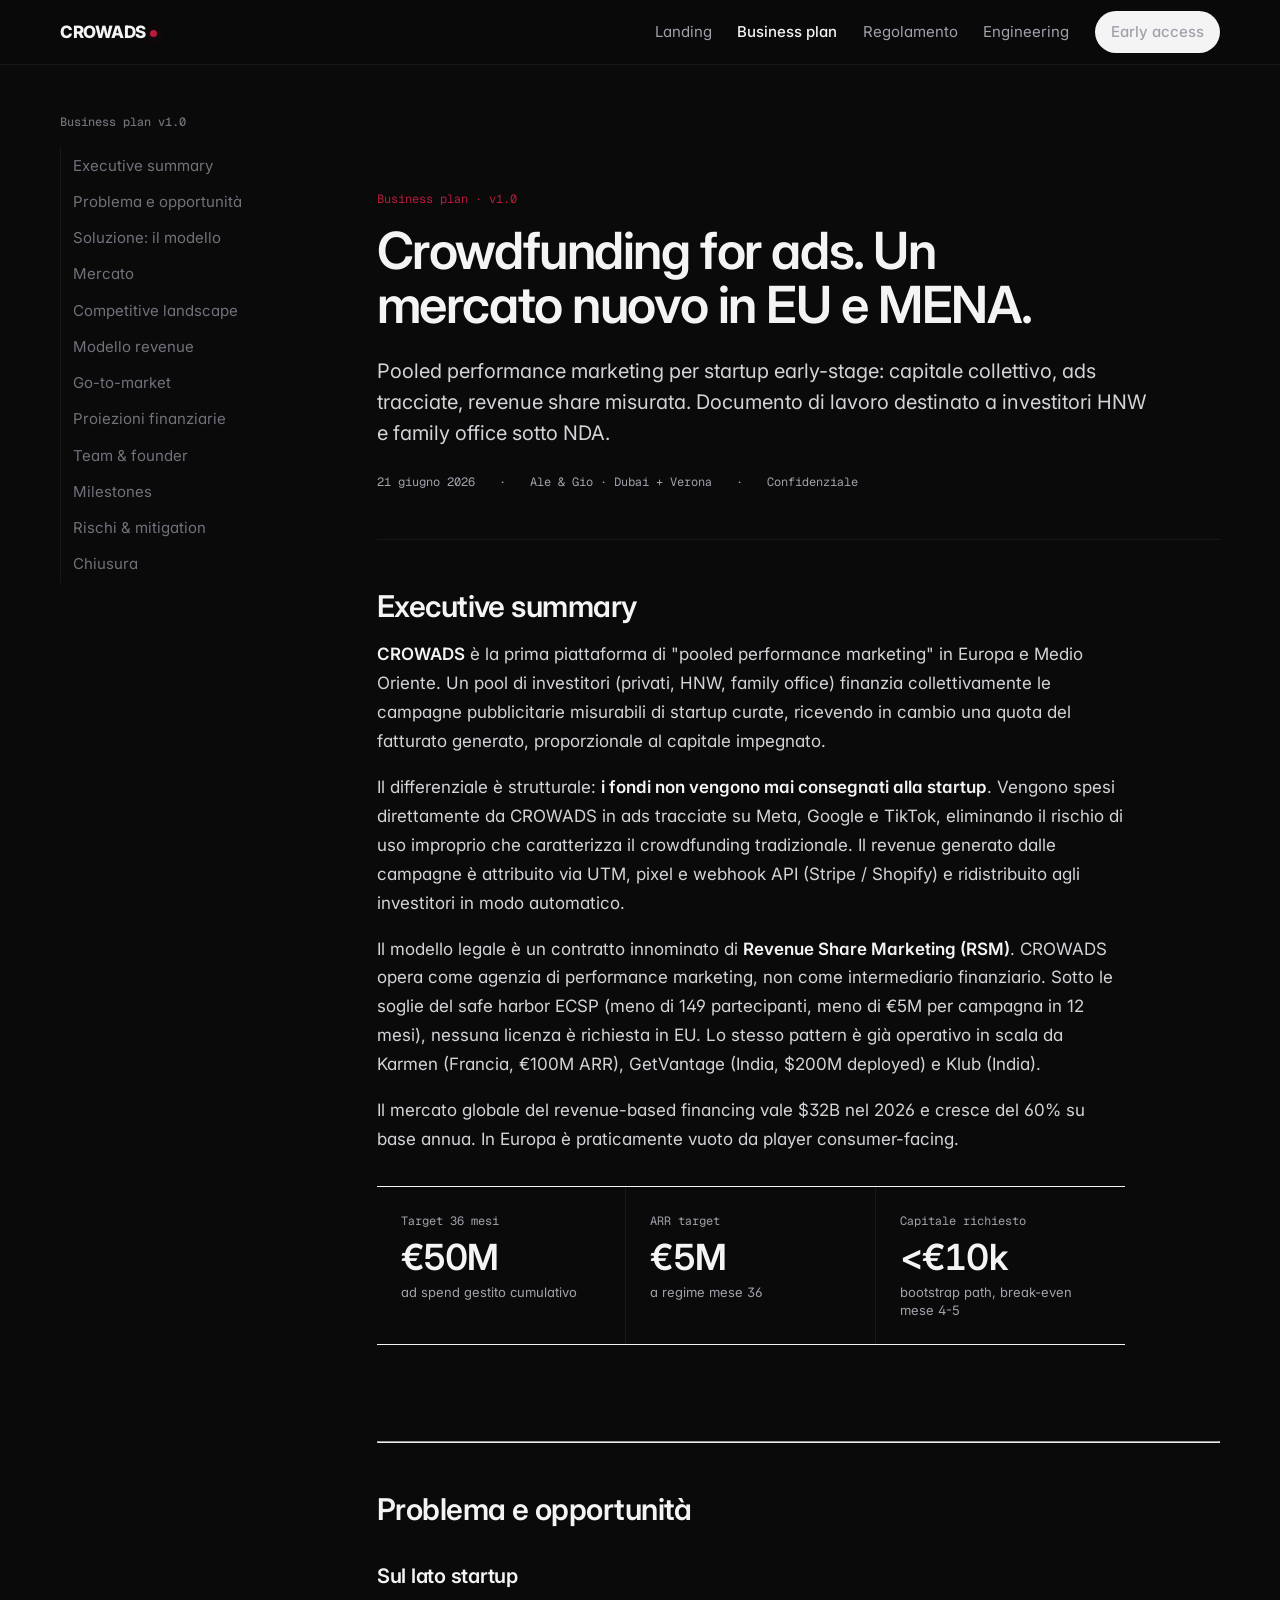
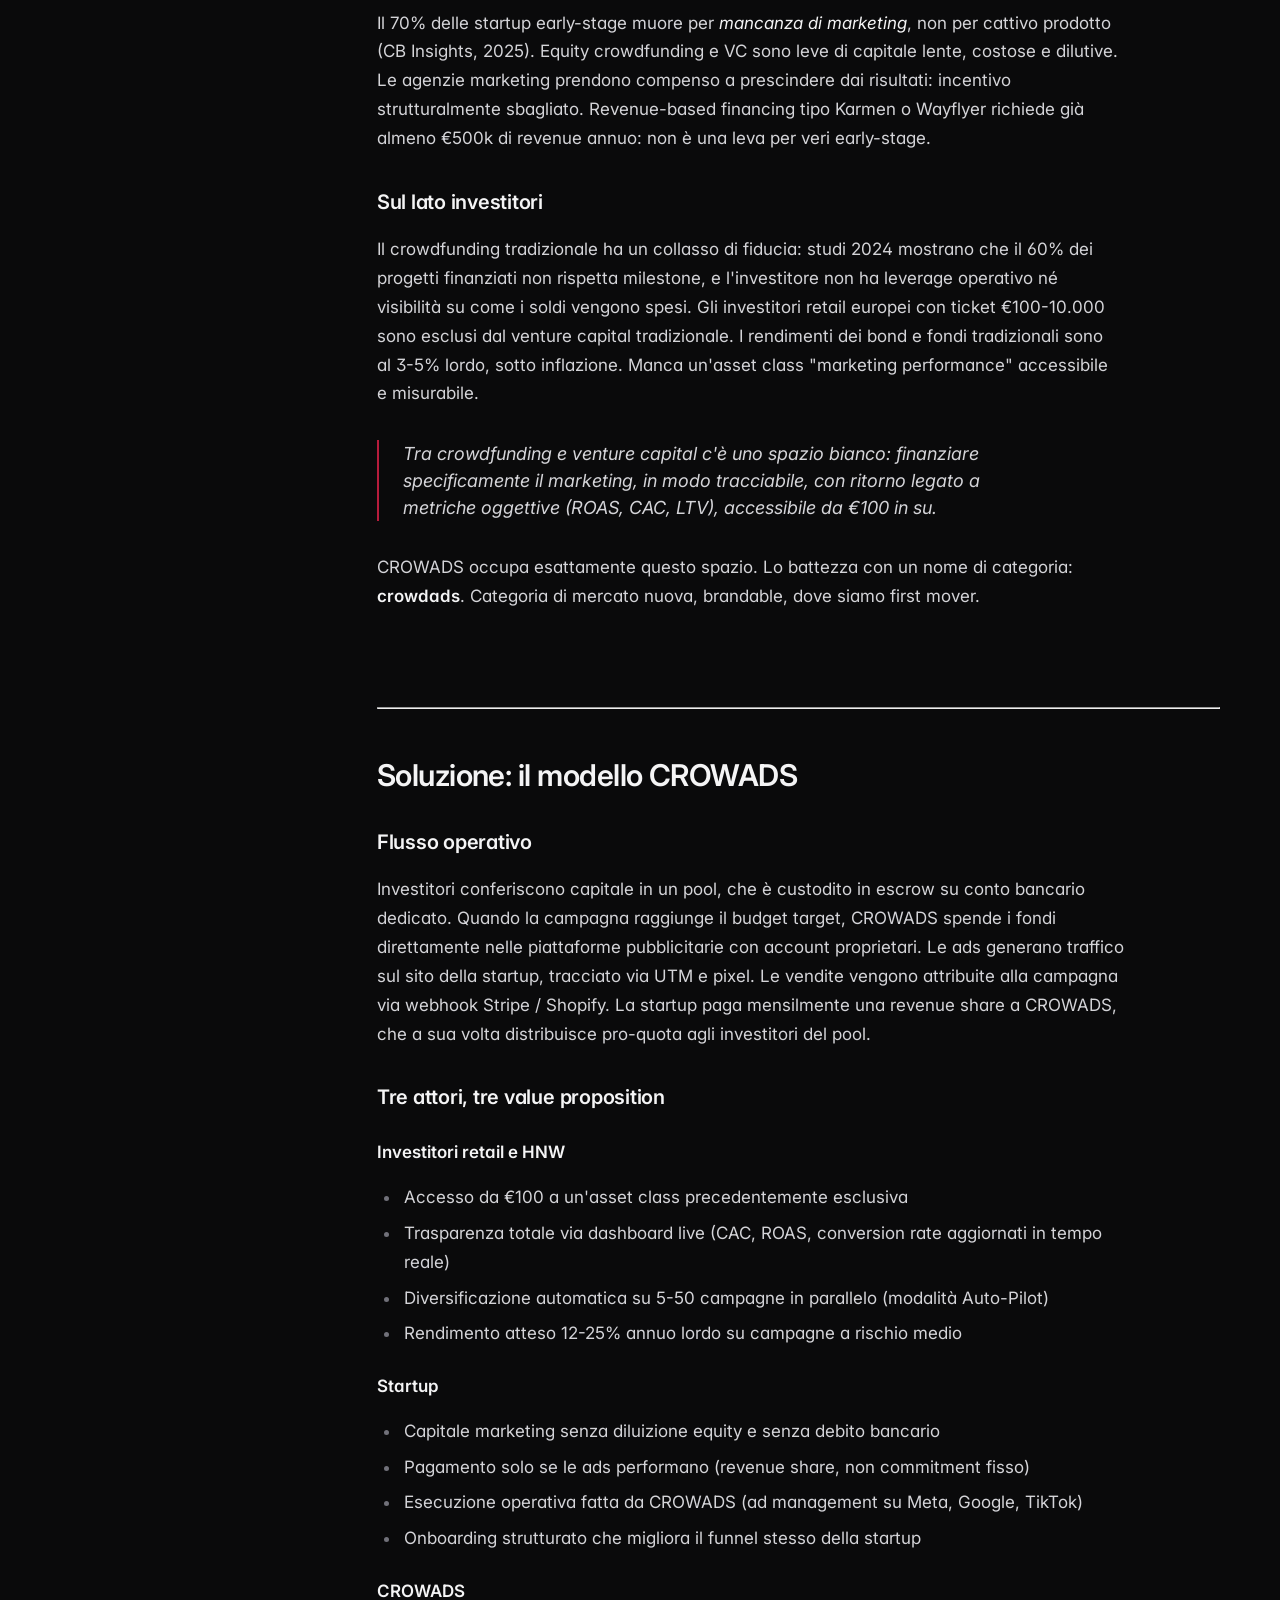
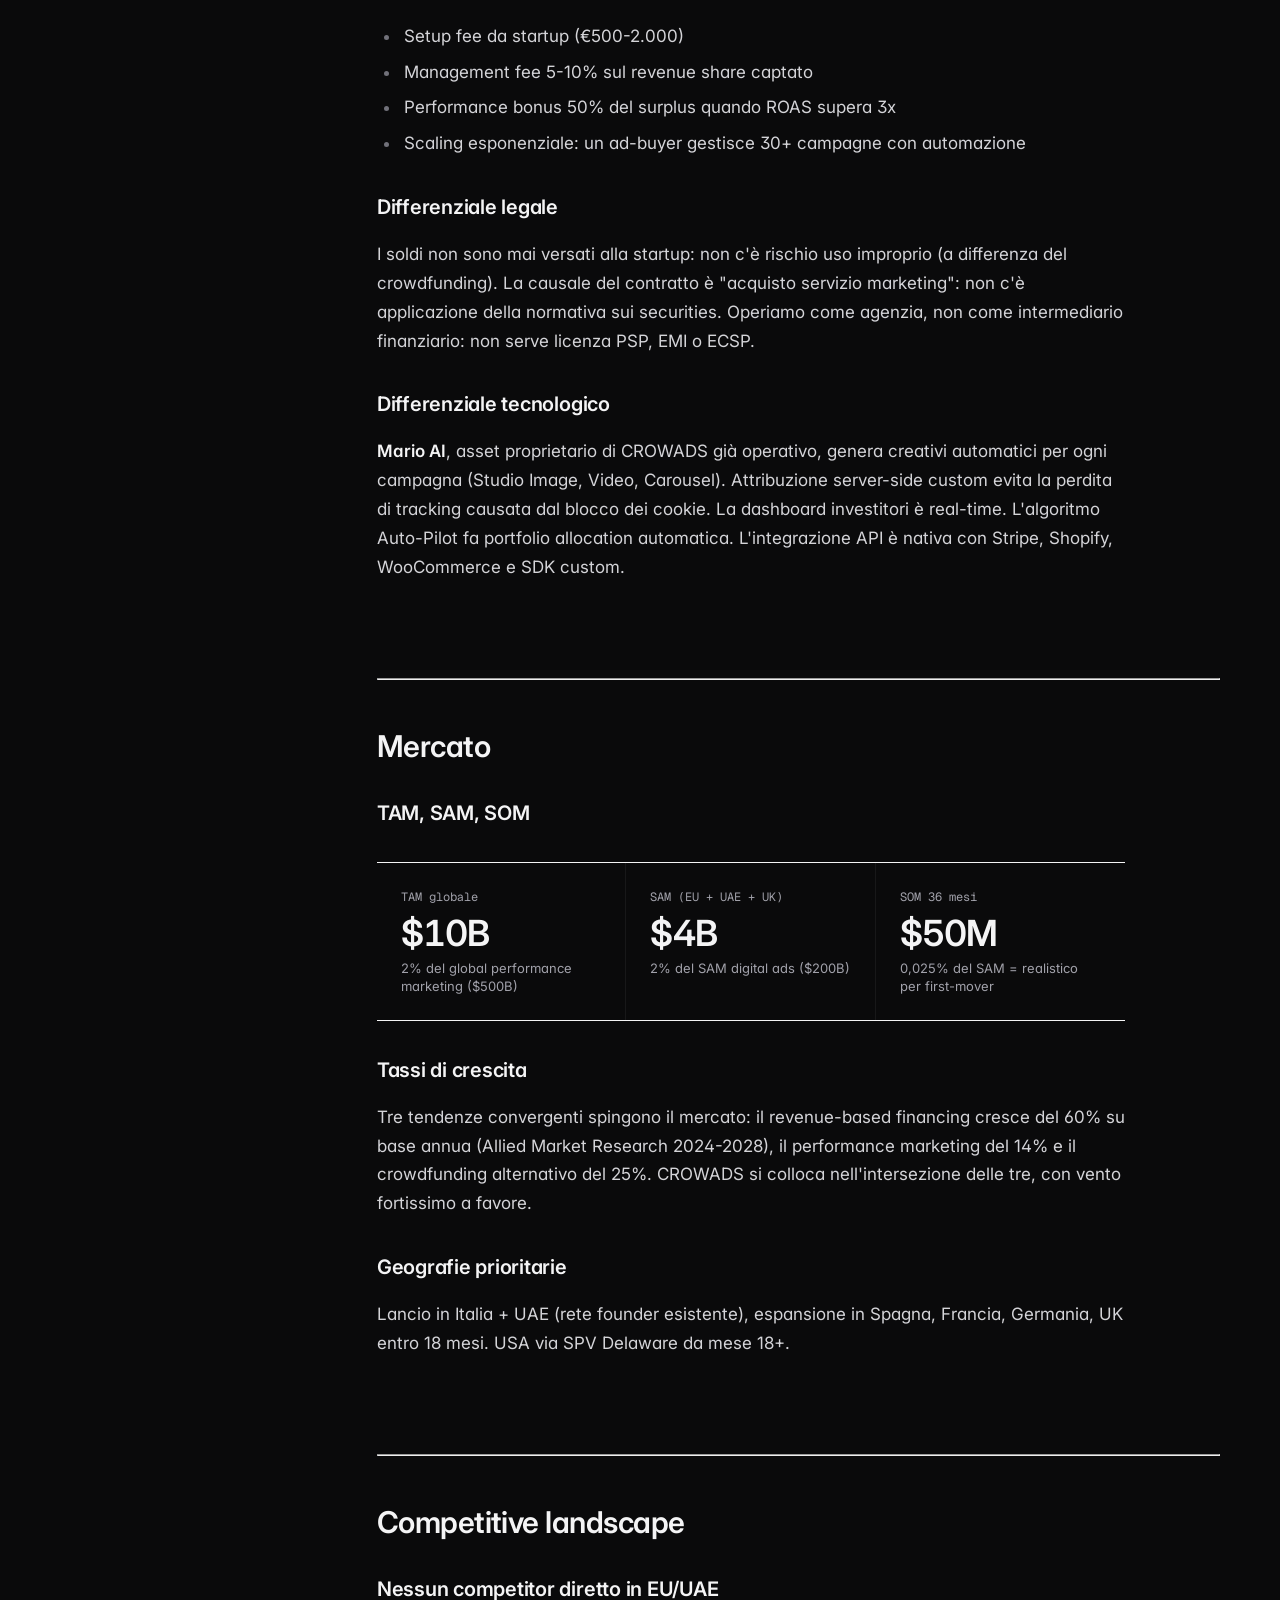
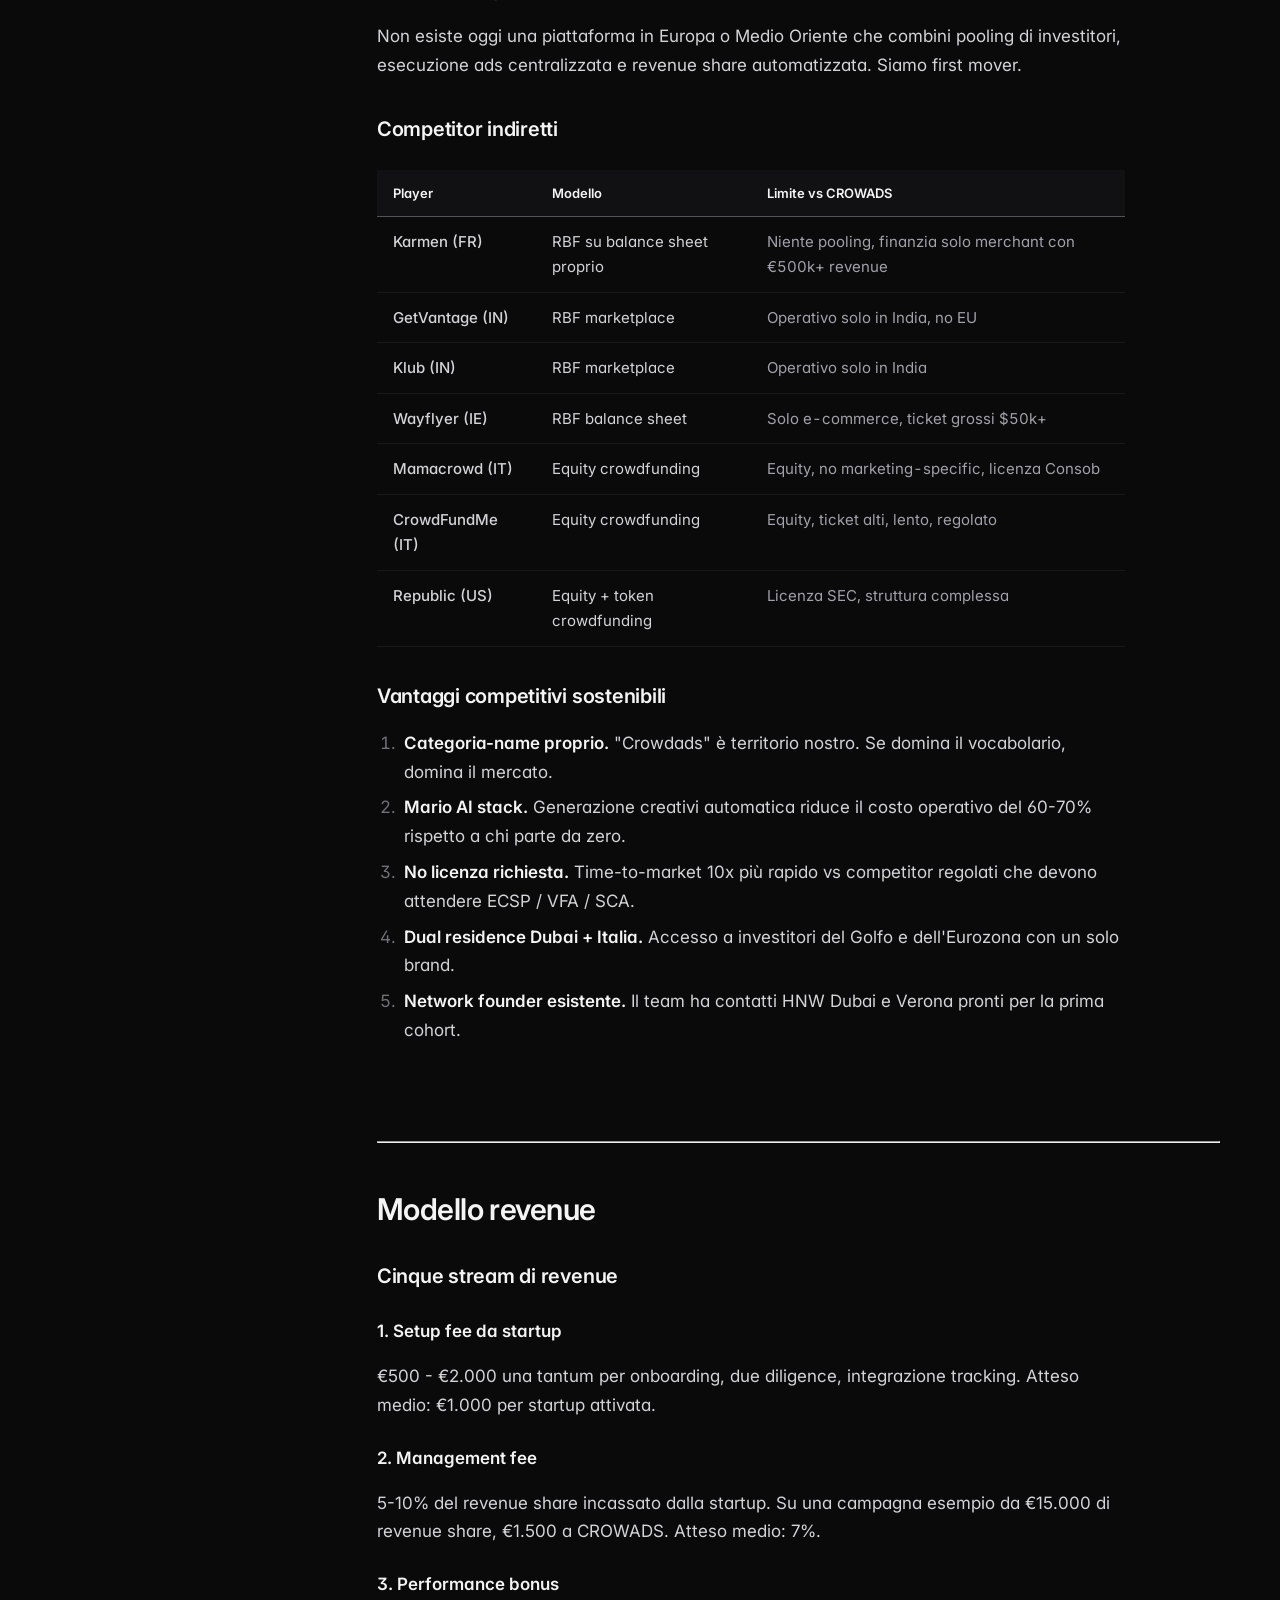
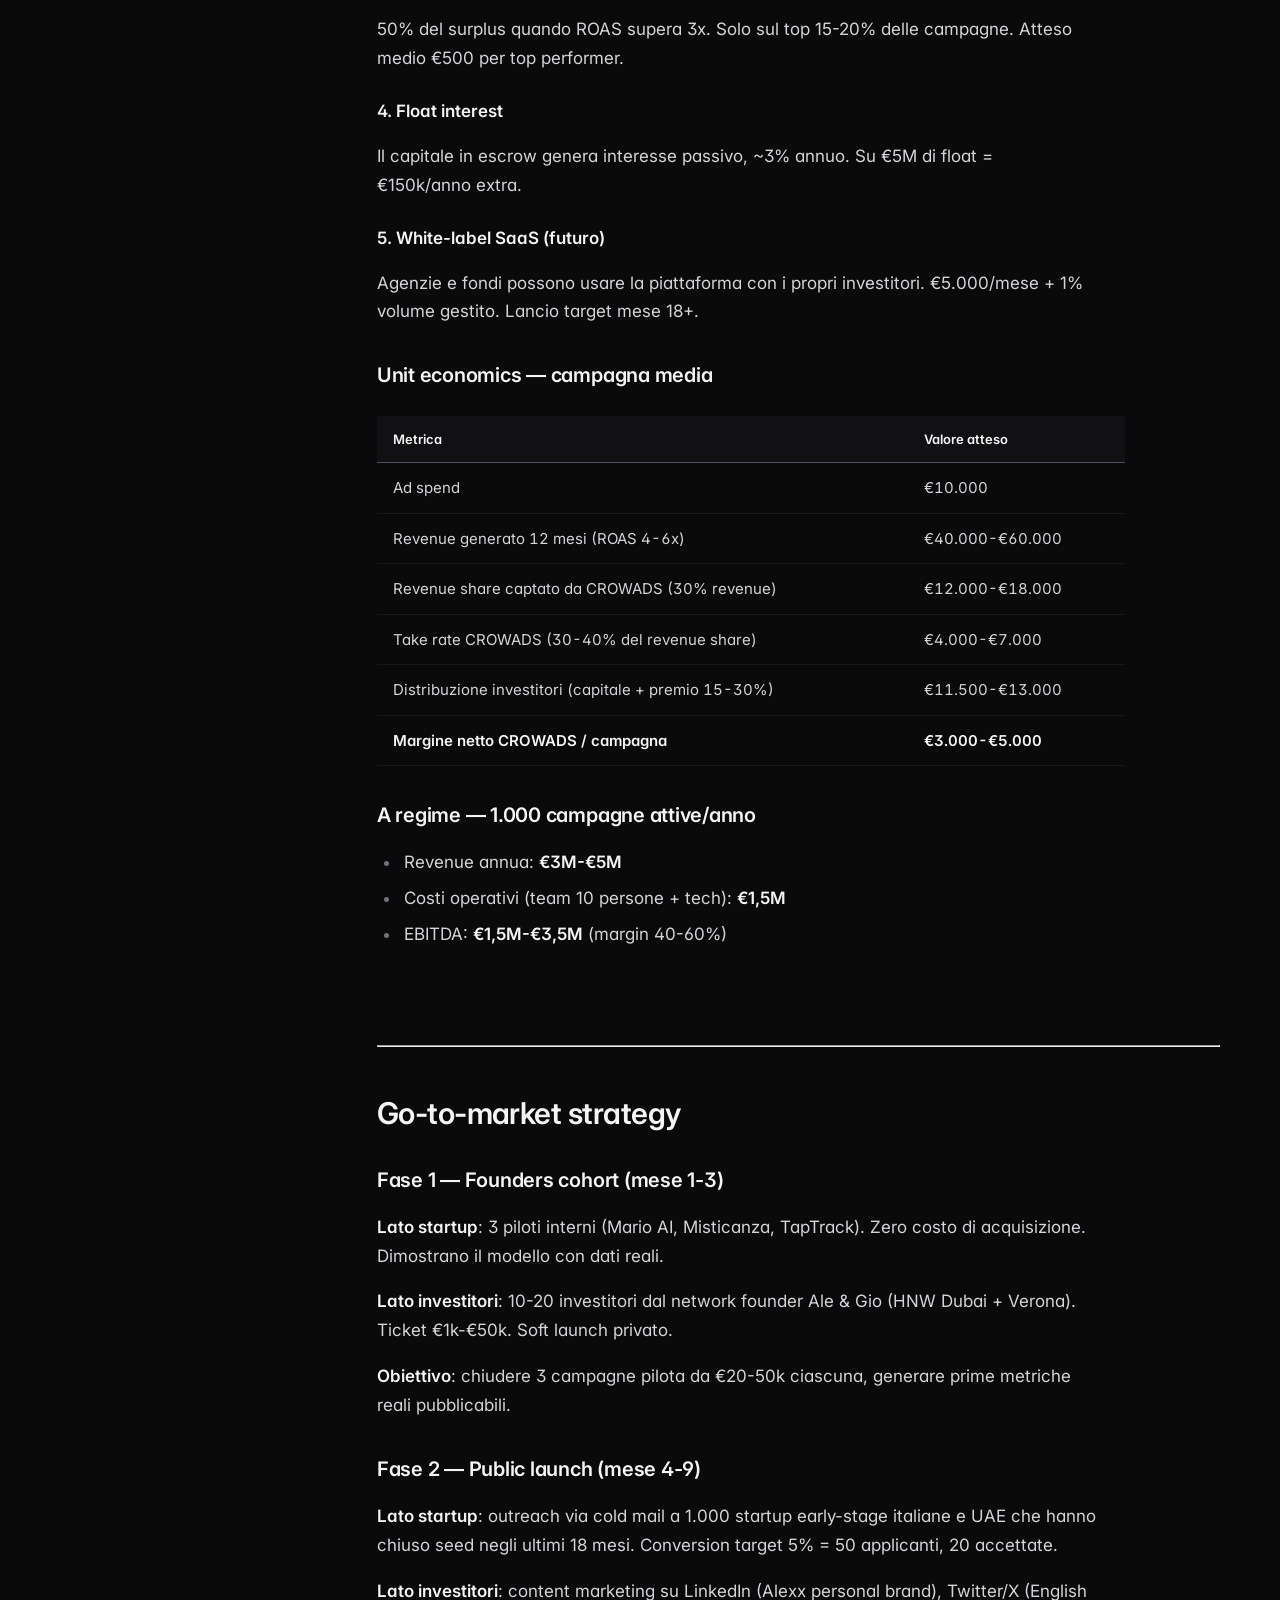
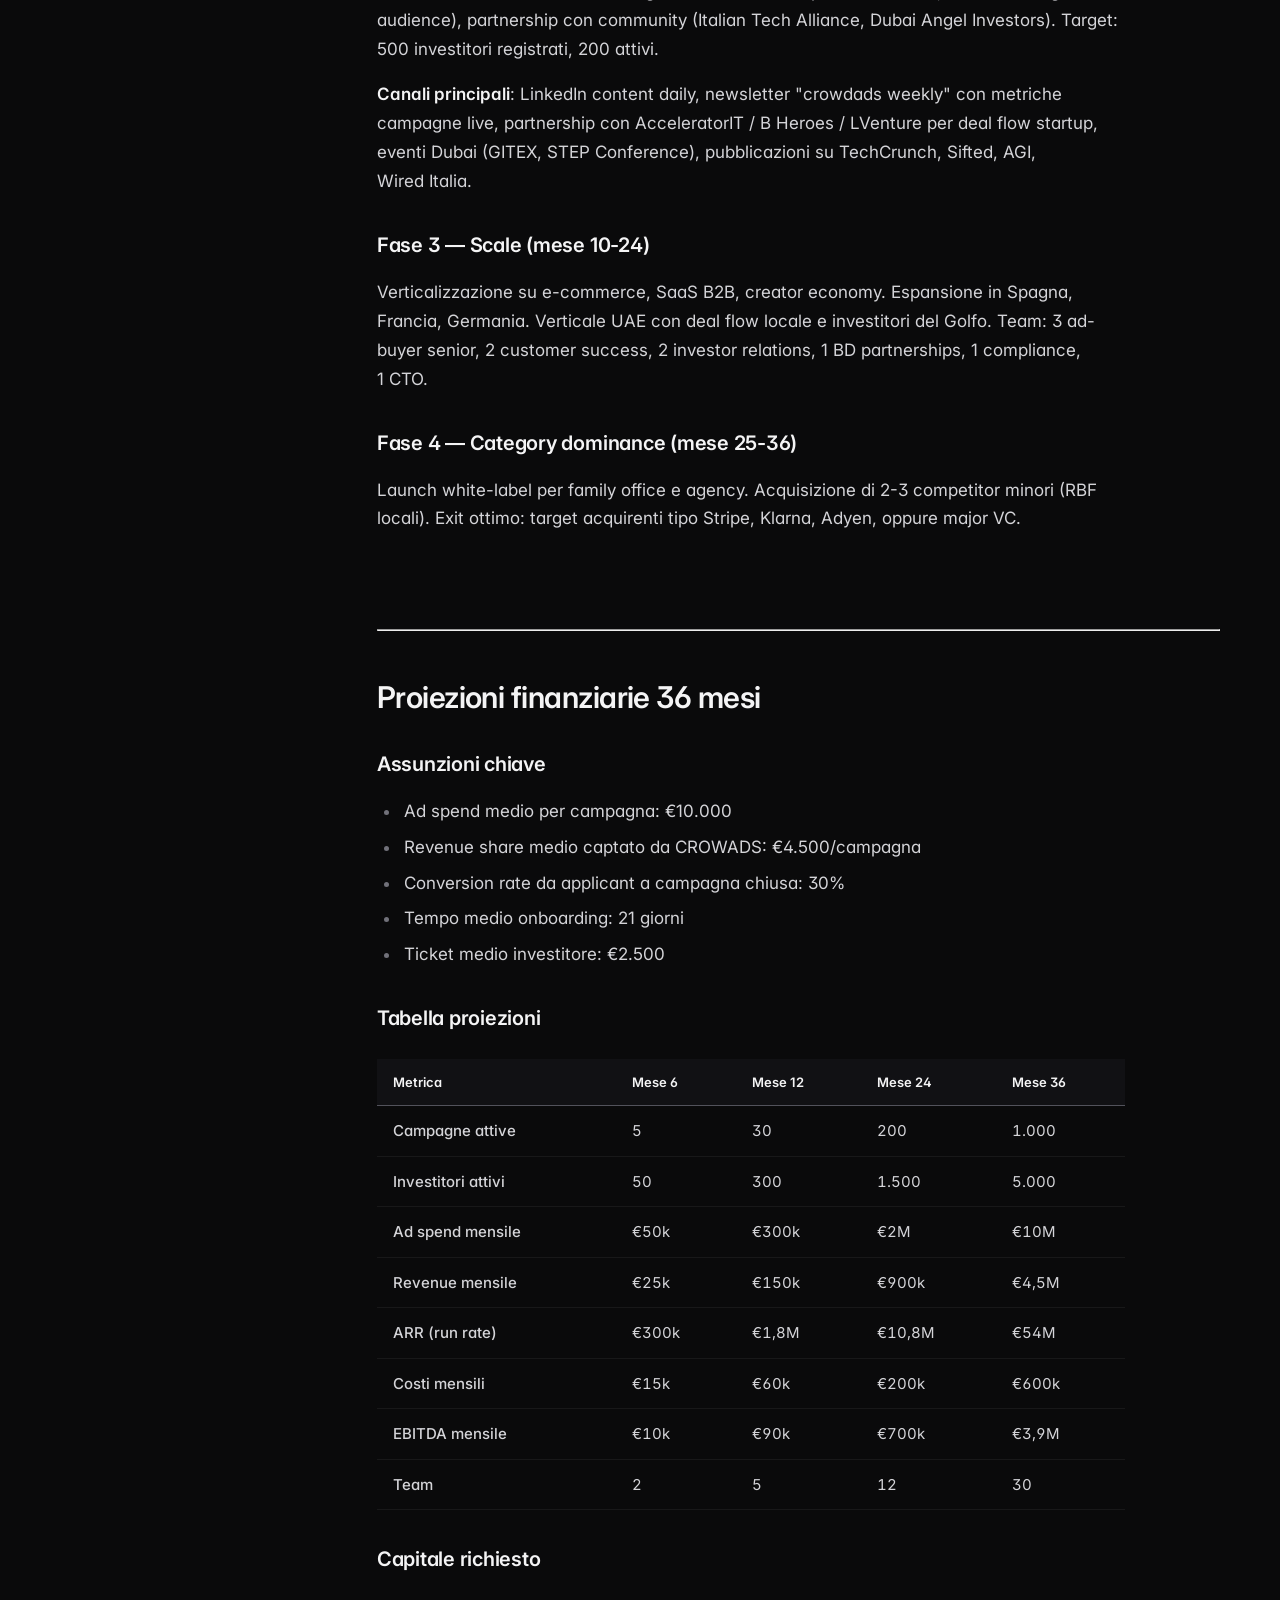
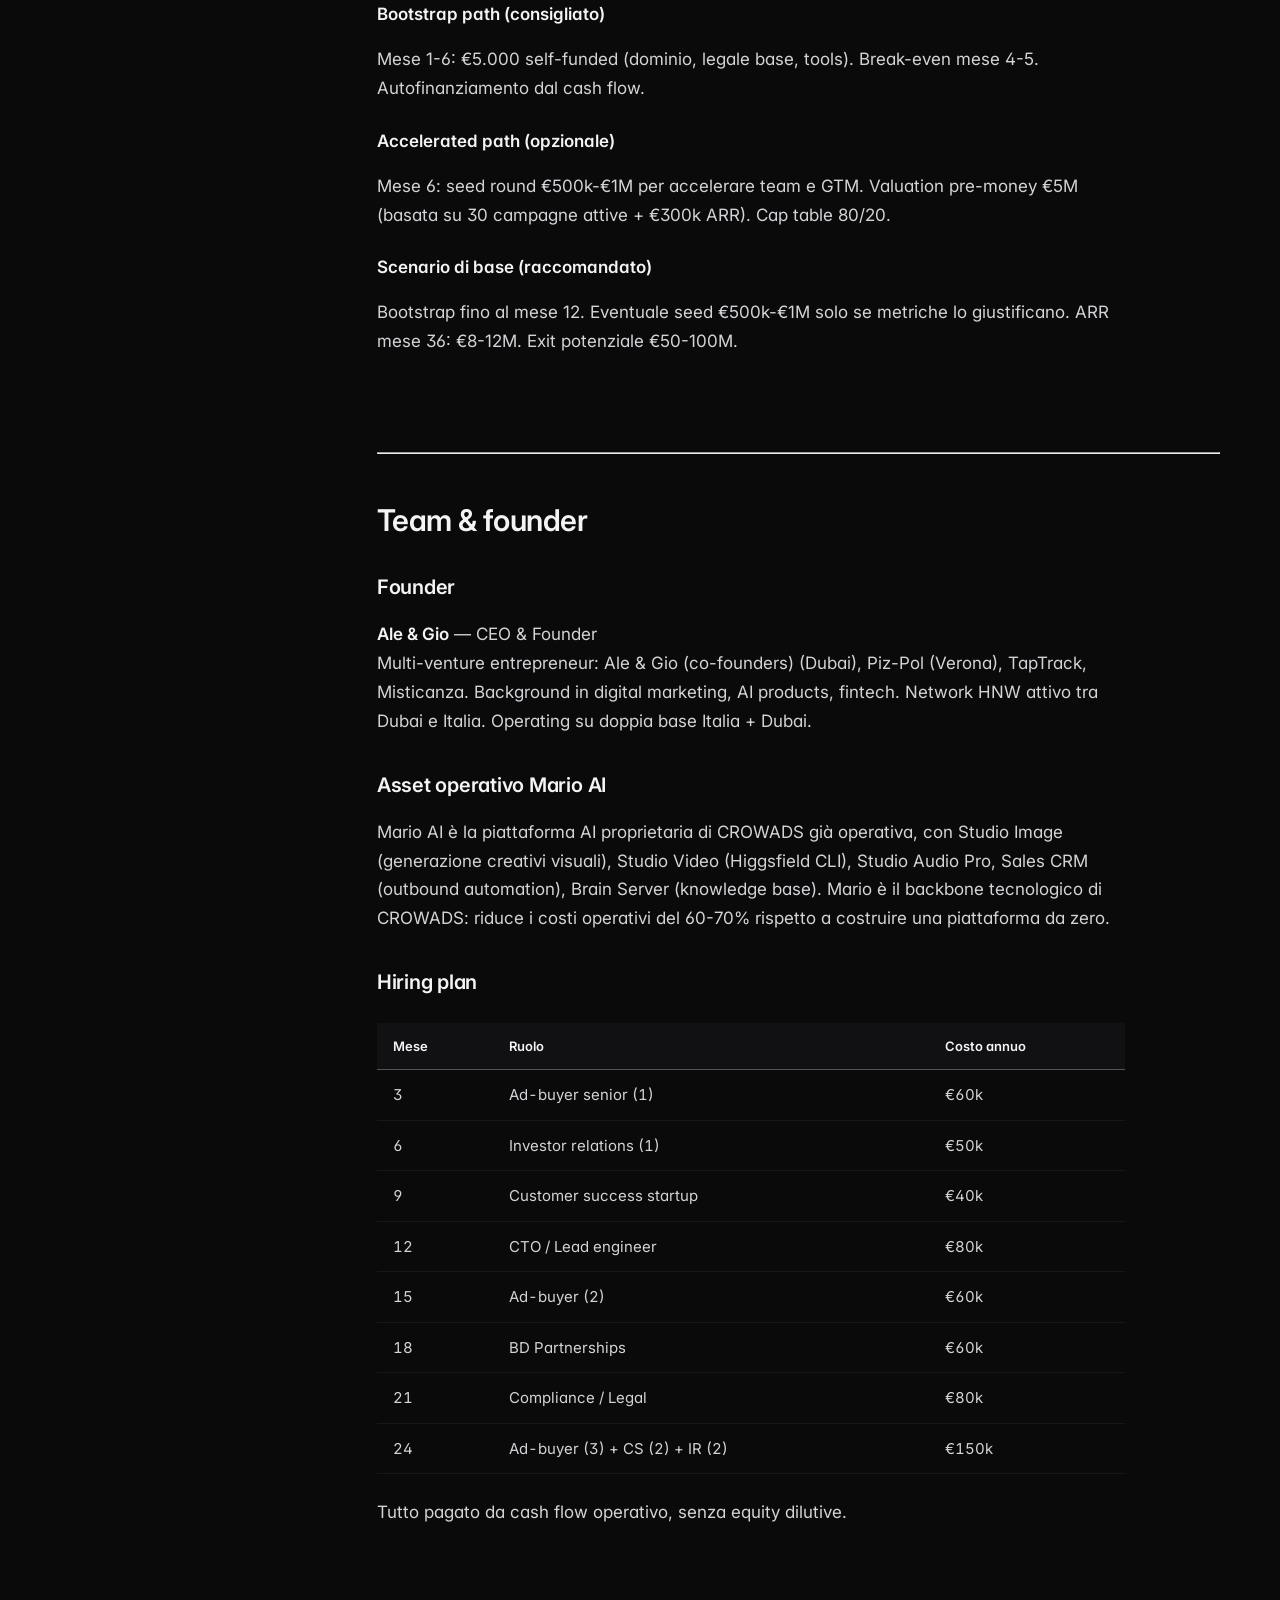
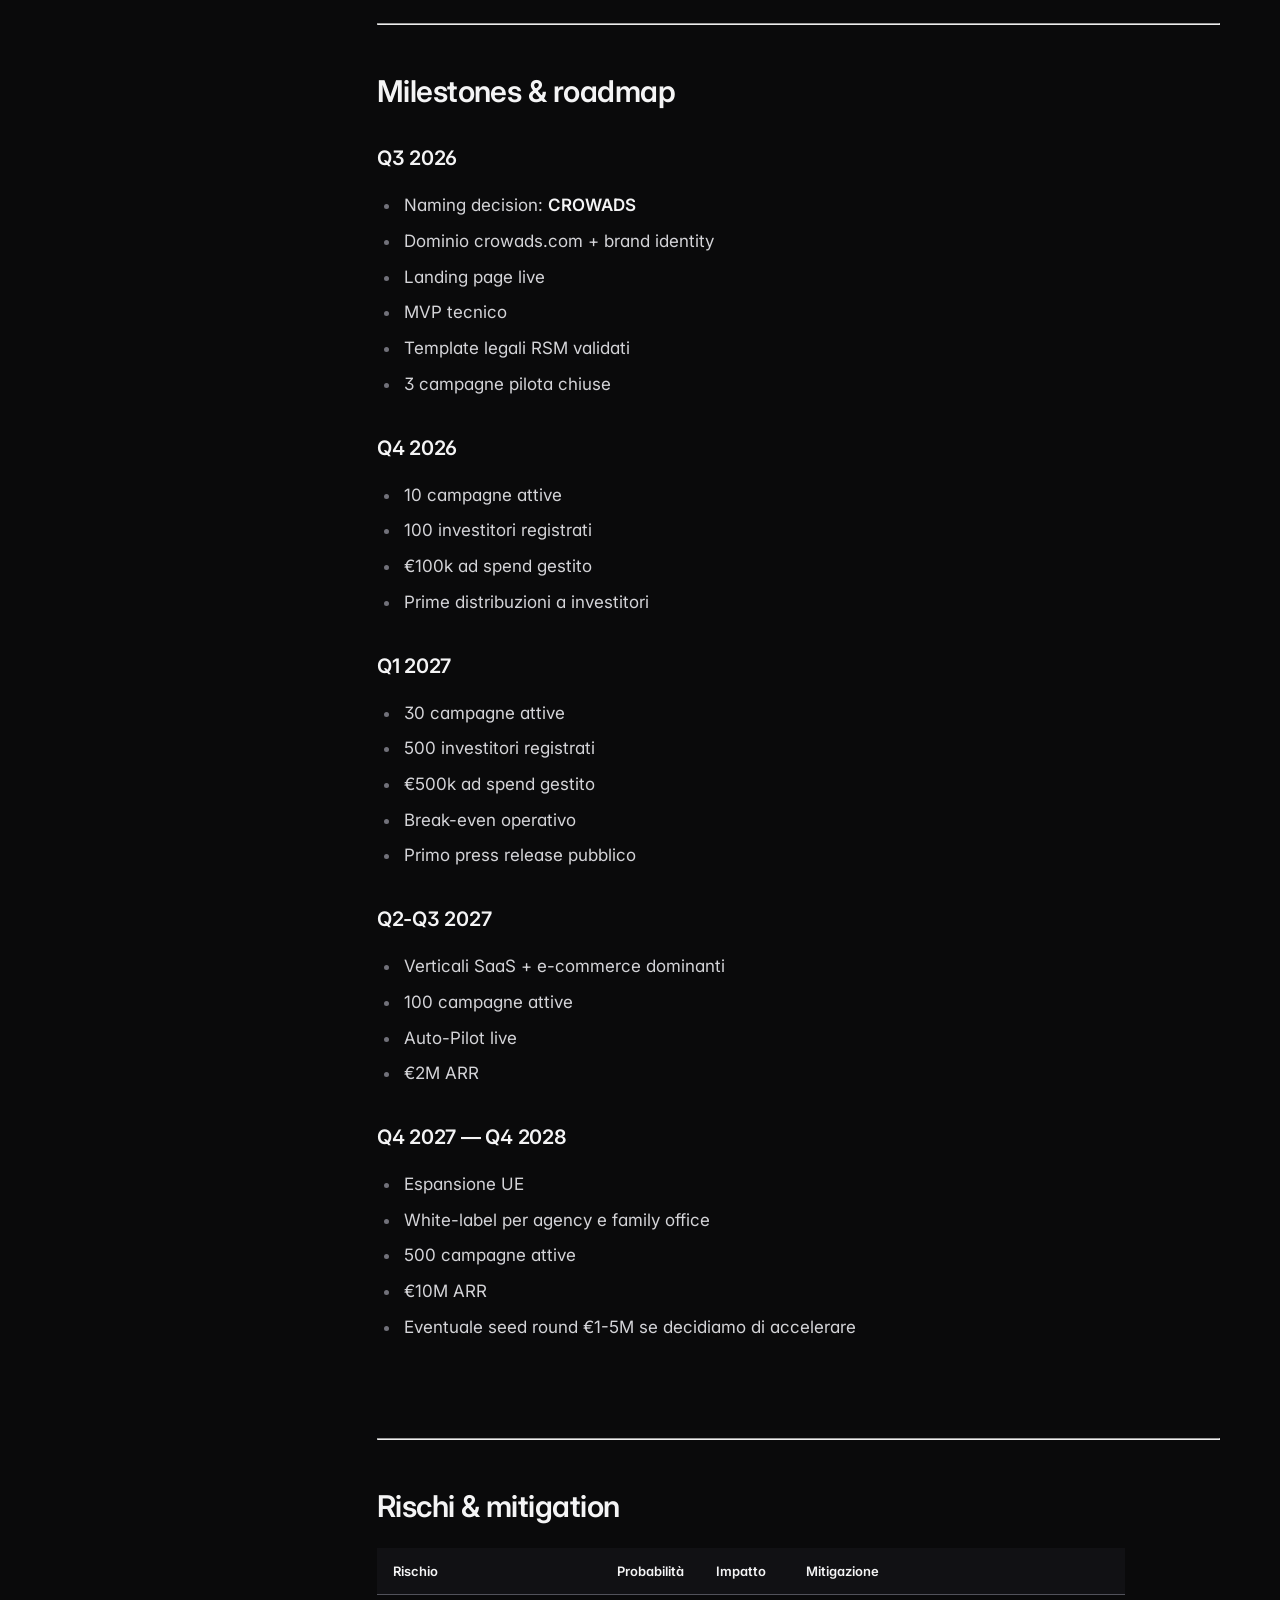
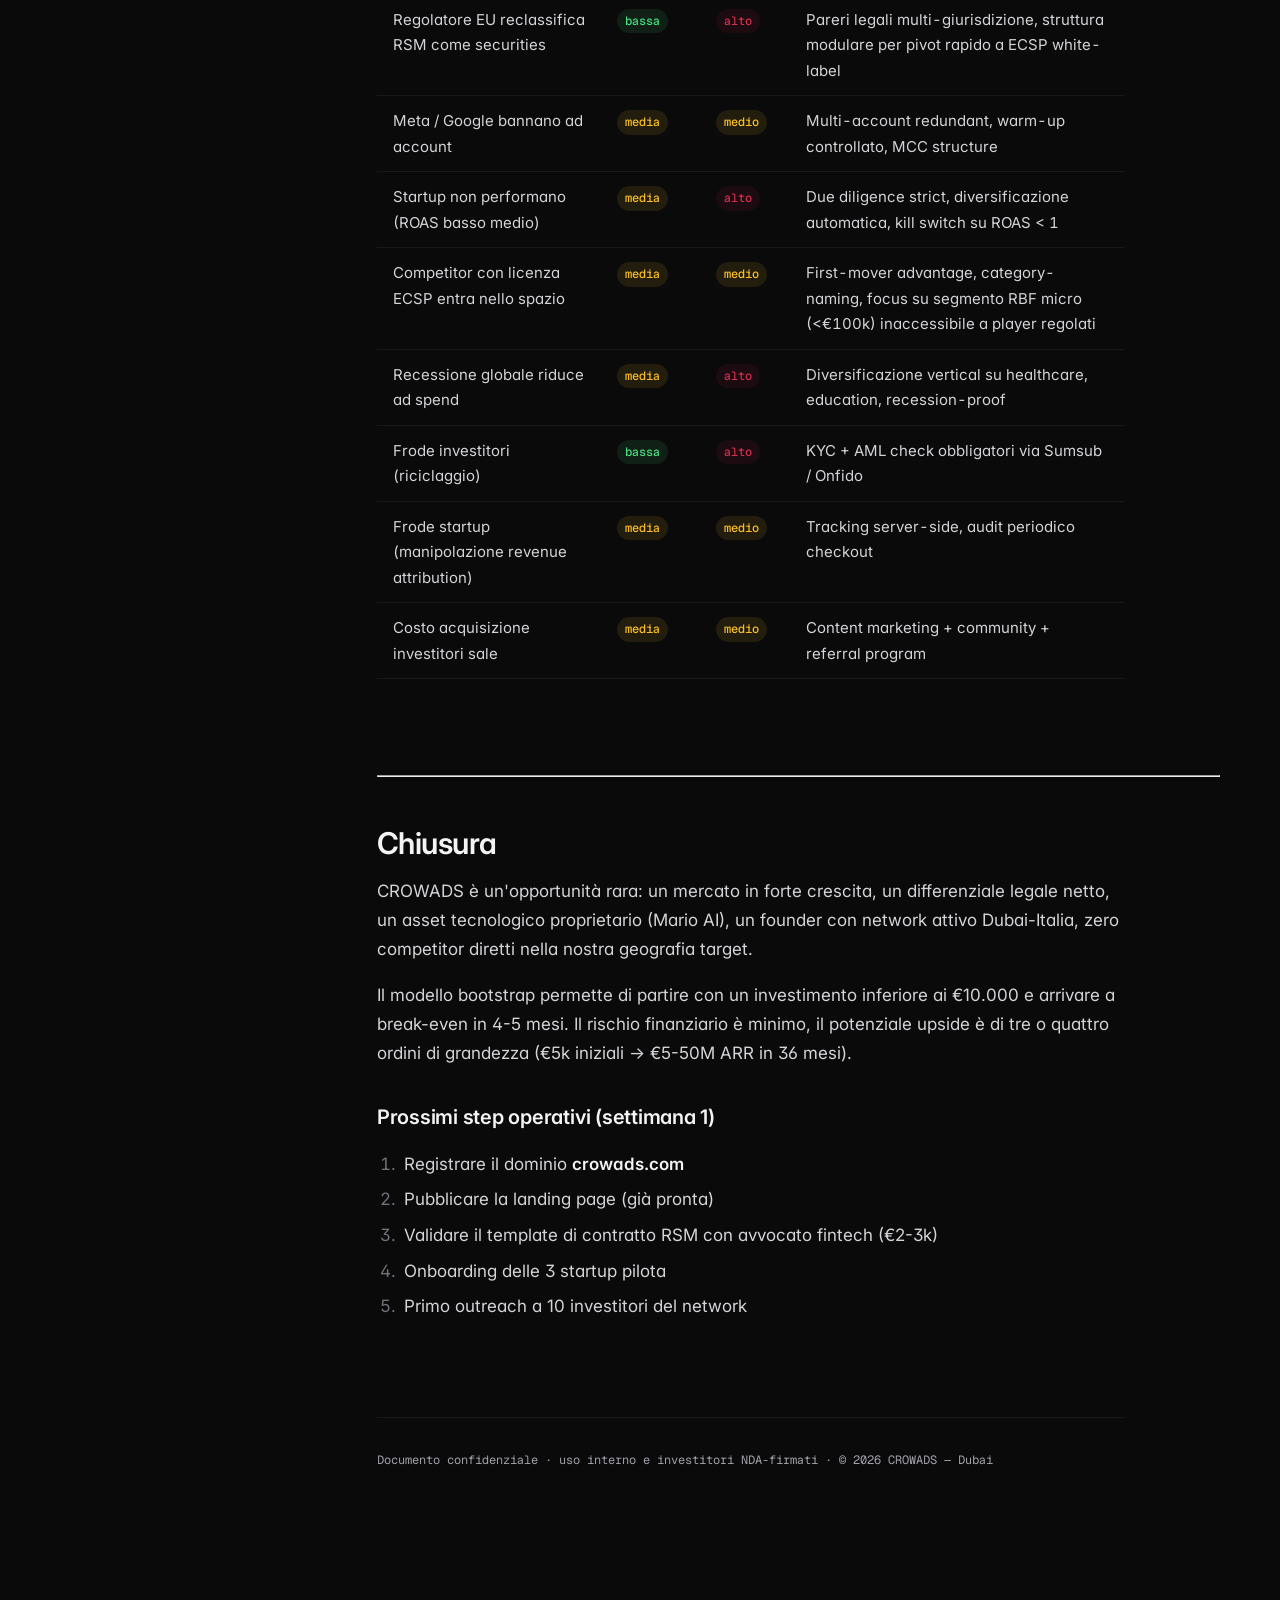
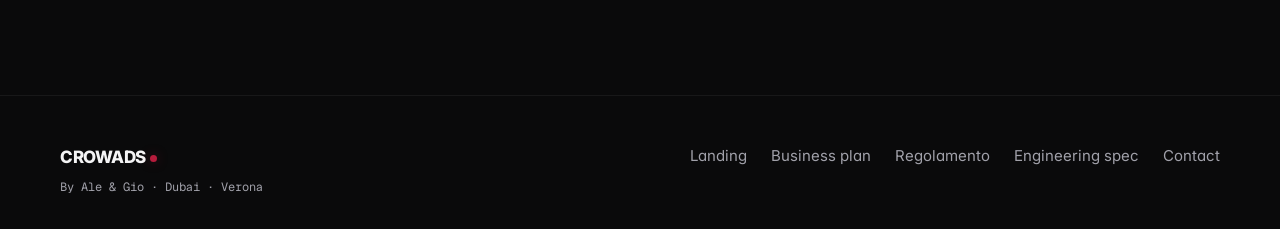
==== commit 4b8fbc16: "Ale & Gio · misurabilità per canale · responsabilità investitore · 3 tier (growth/validation/token e" ====
--- a/business-plan/index.html
+++ b/business-plan/index.html
@@ -3,9 +3,9 @@
 <head>
 <meta charset="UTF-8">
 <meta name="viewport" content="width=device-width, initial-scale=1.0">
-<meta name="description" content="CROWADS · Business plan v1.0 · Qualitec FZE · 21 giugno 2026">
+<meta name="description" content="CROWADS · Business plan v1.0 · Ale & Gio · 21 giugno 2026">
 <title>CROWADS — Business plan</title>
-<link rel="stylesheet" href="/assets/styles.css">
+<link rel="stylesheet" href="../assets/styles.css">
 <style>
   .doc-header {
     padding: clamp(3rem, 6vw, 5rem) 0 var(--s-7);
@@ -146,10 +146,10 @@
   <div class="nav-inner">
     <a href="/" class="brand">CROWADS<span class="dot"></span></a>
     <nav class="nav-links">
-      <a href="/landing/">Landing</a>
-      <a href="/business-plan/" aria-current="page">Business plan</a>
-      <a href="/regolamento/">Regolamento</a>
-      <a href="/spec/">Engineering</a>
+      <a href="../landing/">Landing</a>
+      <a href="../business-plan/" aria-current="page">Business plan</a>
+      <a href="../regolamento/">Regolamento</a>
+      <a href="../spec/">Engineering</a>
       <a href="landing.html#cta" class="nav-cta">Early access</a>
     </nav>
   </div>
@@ -207,7 +207,7 @@
       <div class="meta">
         <span>21 giugno 2026</span>
         <span>·</span>
-        <span>Qualitec FZE · ADGM Abu Dhabi</span>
+        <span>Ale & Gio · Dubai + Verona</span>
         <span>·</span>
         <span>Confidenziale</span>
       </div>
@@ -296,7 +296,7 @@
       <p>I soldi non sono mai versati alla startup: non c'è rischio uso improprio (a differenza del crowdfunding). La causale del contratto è "acquisto servizio marketing": non c'è applicazione della normativa sui securities. Operiamo come agenzia, non come intermediario finanziario: non serve licenza PSP, EMI o ECSP.</p>
 
       <h3>Differenziale tecnologico</h3>
-      <p><strong>Mario AI</strong>, asset proprietario di Qualitec già operativo, genera creativi automatici per ogni campagna (Studio Image, Video, Carousel). Attribuzione server-side custom evita la perdita di tracking causata dal blocco dei cookie. La dashboard investitori è real-time. L'algoritmo Auto-Pilot fa portfolio allocation automatica. L'integrazione API è nativa con Stripe, Shopify, WooCommerce e SDK custom.</p>
+      <p><strong>Mario AI</strong>, asset proprietario di CROWADS già operativo, genera creativi automatici per ogni campagna (Studio Image, Video, Carousel). Attribuzione server-side custom evita la perdita di tracking causata dal blocco dei cookie. La dashboard investitori è real-time. L'algoritmo Auto-Pilot fa portfolio allocation automatica. L'integrazione API è nativa con Stripe, Shopify, WooCommerce e SDK custom.</p>
     </section>
 
     <hr class="section-rule">
@@ -364,7 +364,7 @@
         <li><strong>Mario AI stack.</strong> Generazione creativi automatica riduce il costo operativo del 60-70% rispetto a chi parte da zero.</li>
         <li><strong>No licenza richiesta.</strong> Time-to-market 10x più rapido vs competitor regolati che devono attendere ECSP / VFA / SCA.</li>
         <li><strong>Dual residence Dubai + Italia.</strong> Accesso a investitori del Golfo e dell'Eurozona con un solo brand.</li>
-        <li><strong>Network founder esistente.</strong> Qualitec ha contatti HNW Dubai e Verona pronti per la prima cohort.</li>
+        <li><strong>Network founder esistente.</strong> Il team ha contatti HNW Dubai e Verona pronti per la prima cohort.</li>
       </ol>
     </section>
 
@@ -418,7 +418,7 @@
 
       <h3>Fase 1 — Founders cohort (mese 1-3)</h3>
       <p><strong>Lato startup</strong>: 3 piloti interni (Mario AI, Misticanza, TapTrack). Zero costo di acquisizione. Dimostrano il modello con dati reali.</p>
-      <p><strong>Lato investitori</strong>: 10-20 investitori dal network founder Alessandro Pavan (HNW Dubai + Verona). Ticket €1k-€50k. Soft launch privato.</p>
+      <p><strong>Lato investitori</strong>: 10-20 investitori dal network founder Ale & Gio (HNW Dubai + Verona). Ticket €1k-€50k. Soft launch privato.</p>
       <p><strong>Obiettivo</strong>: chiudere 3 campagne pilota da €20-50k ciascuna, generare prime metriche reali pubblicabili.</p>
 
       <h3>Fase 2 — Public launch (mese 4-9)</h3>
@@ -488,11 +488,11 @@
       <h2>Team & founder</h2>
 
       <h3>Founder</h3>
-      <p><strong>Alessandro Pavan</strong> — CEO &amp; Founder<br>
-      Multi-venture entrepreneur: Qualitec Global FZE (Dubai), Piz-Pol (Verona), TapTrack, Misticanza, Pavan Group. Background in digital marketing, AI products, fintech. Network HNW attivo tra Dubai e Italia. Operating su doppia base Italia + Dubai.</p>
+      <p><strong>Ale & Gio</strong> — CEO &amp; Founder<br>
+      Multi-venture entrepreneur: Ale & Gio (co-founders) (Dubai), Piz-Pol (Verona), TapTrack, Misticanza. Background in digital marketing, AI products, fintech. Network HNW attivo tra Dubai e Italia. Operating su doppia base Italia + Dubai.</p>
 
       <h3>Asset operativo Mario AI</h3>
-      <p>Mario AI è la piattaforma AI proprietaria di Qualitec già operativa, con Studio Image (generazione creativi visuali), Studio Video (Higgsfield CLI), Studio Audio Pro, Sales CRM (outbound automation), Brain Server (knowledge base). Mario è il backbone tecnologico di CROWADS: riduce i costi operativi del 60-70% rispetto a costruire una piattaforma da zero.</p>
+      <p>Mario AI è la piattaforma AI proprietaria di CROWADS già operativa, con Studio Image (generazione creativi visuali), Studio Video (Higgsfield CLI), Studio Audio Pro, Sales CRM (outbound automation), Brain Server (knowledge base). Mario è il backbone tecnologico di CROWADS: riduce i costi operativi del 60-70% rispetto a costruire una piattaforma da zero.</p>
 
       <h3>Hiring plan</h3>
       <table class="compare">
@@ -648,7 +648,7 @@
       </ol>
 
       <div class="doc-foot">
-        Documento confidenziale · uso interno e investitori NDA-firmati · © 2026 Qualitec FZE — Dubai
+        Documento confidenziale · uso interno e investitori NDA-firmati · © 2026 CROWADS — Dubai
       </div>
     </section>
 
@@ -659,18 +659,18 @@
   <div class="footer-inner">
     <div>
       <a href="/" class="brand">CROWADS<span class="dot"></span></a>
-      <div class="mono" style="margin-top: 0.5rem;">By Qualitec FZE · Dubai · Verona</div>
+      <div class="mono" style="margin-top: 0.5rem;">By Ale & Gio · Dubai · Verona</div>
     </div>
     <nav class="footer-links">
-      <a href="/landing/">Landing</a>
-      <a href="/business-plan/">Business plan</a>
-      <a href="/regolamento/">Regolamento</a>
-      <a href="/spec/">Engineering spec</a>
+      <a href="../landing/">Landing</a>
+      <a href="../business-plan/">Business plan</a>
+      <a href="../regolamento/">Regolamento</a>
+      <a href="../spec/">Engineering spec</a>
       <a href="mailto:hello@crowads.com">Contact</a>
     </nav>
   </div>
 </footer>
 
-<script src="/assets/doc.js"></script>
+<script src="../assets/doc.js"></script>
 </body>
 </html>
